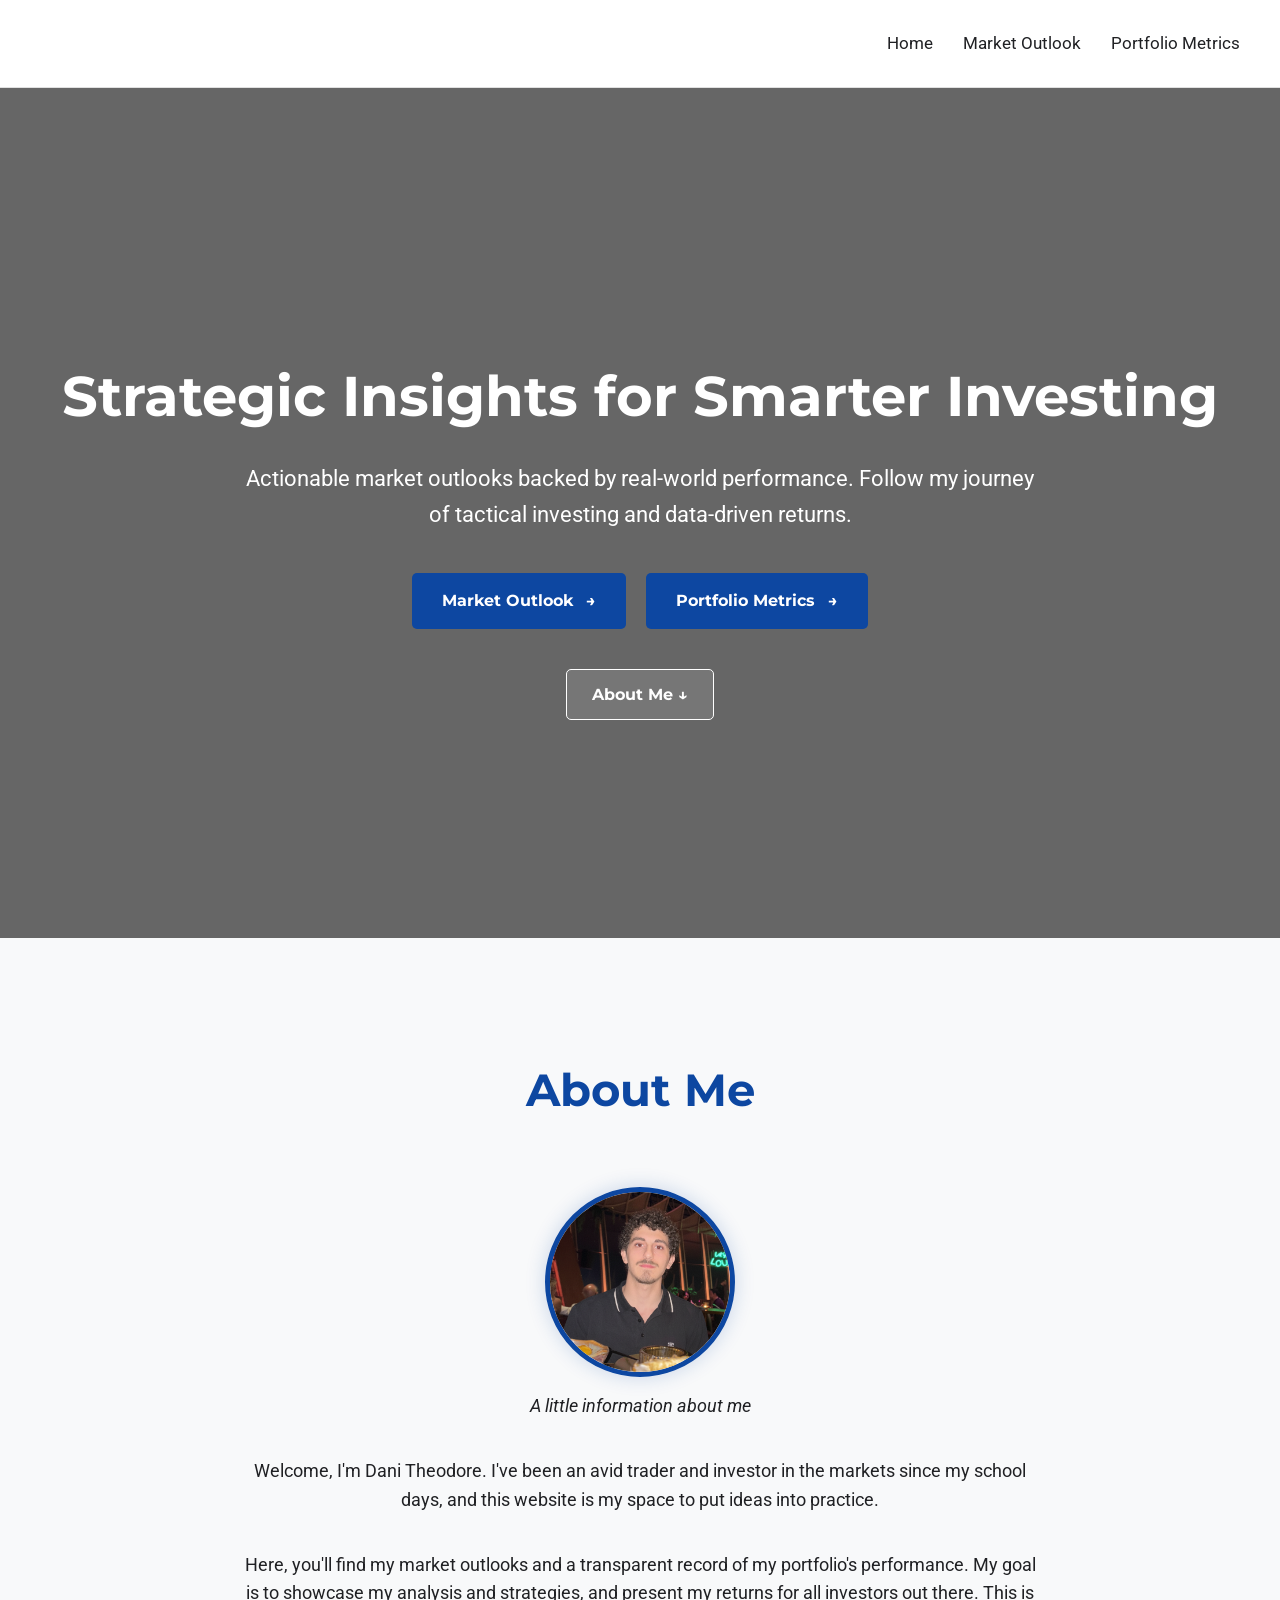
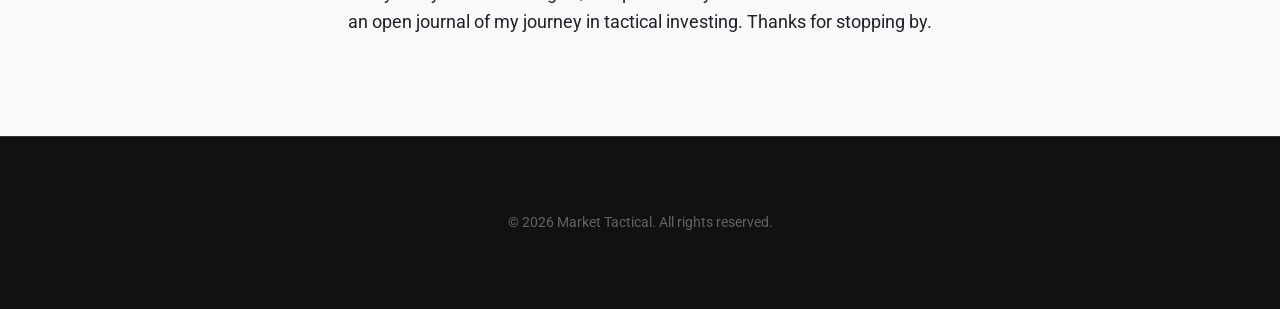
==== index.html @ fdc8b56e "Update index.html" ====
<!DOCTYPE html>
<html lang="en">
<head>
    <meta charset="UTF-8">
    <meta name="viewport" content="width=device-width, initial-scale=1.0">
    <title>Market Tactical Homepage</title>
    <link rel="icon" type="image/png" href="Favicon123.png">
    <link href="https://fonts.googleapis.com/css2?family=Roboto:wght@300;400;700&family=Montserrat:wght@400;700&display=swap" rel="stylesheet">
    <style>
        :root {
            --primary-color: #0d47a1;
            --secondary-color: #5f6368;
            --dark-bg: #ffffff;
            --light-bg: #f8f9fa;
            --text-color-dark: #202124;
            --text-color-light: #ffffff;
            --accent-color: #1e88e5;
            --font-main: 'Roboto', sans-serif;
            --font-heading: 'Montserrat', sans-serif;
        }
        html { scroll-behavior: smooth; }
        body { margin: 0; font-family: var(--font-main); color: var(--text-color-dark); background-color: var(--dark-bg); line-height: 1.6; }
        .container { max-width: 1200px; margin: 0 auto; padding: 20px; }
        header { background-color: var(--dark-bg); padding: 10px 0; border-bottom: 1px solid #e0e0e0; position: sticky; top: 0; z-index: 1000; }
        header .container { display: flex; justify-content: space-between; align-items: center; }
        .logo img { height: 120px; vertical-align: middle; }
        nav ul { list-style: none; margin: 0; padding: 0; display: flex; }
        nav ul li { margin-left: 30px; }
        nav ul li a { color: var(--text-color-dark); text-decoration: none; font-weight: 400; font-size: 1.05em; transition: color 0.3s ease; }
        nav ul li a:hover { color: var(--primary-color); }
        .hero { background: linear-gradient(rgba(0,0,0,0.6), rgba(0,0,0,0.6)), url('https://source.unsplash.com/1600x900/?stocks,finance') no-repeat center center/cover; min-height: 90vh; display: flex; flex-direction: column; justify-content: center; align-items: center; text-align: center; padding: 20px; }
        .hero-content h1 { font-family: var(--font-heading); font-size: 3.5em; margin-bottom: 20px; color: var(--text-color-light); }
        .hero-content p { font-size: 1.4em; max-width: 800px; margin: 0 auto 40px auto; color: var(--text-color-light); }
        .hero-buttons { display: flex; flex-wrap: wrap; justify-content: center; align-items: center; gap: 20px; }
        .hero-btn { background-color: var(--primary-color); color: var(--text-color-light); padding: 15px 30px; text-decoration: none; font-family: var(--font-heading); font-weight: 700; border-radius: 5px; transition: background-color 0.3s ease, transform 0.3s ease; display: inline-block; }
        .hero-btn:hover { background-color: var(--accent-color); transform: translateY(-3px); }
        .hero-btn::after { content: ' →'; margin-left: 8px; }
        .scroll-btn { margin-top: 40px; background-color: rgba(255, 255, 255, 0.1); border: 1px solid var(--text-color-light); color: var(--text-color-light); padding: 12px 25px; text-decoration: none; font-family: var(--font-heading); font-weight: 700; border-radius: 5px; transition: background-color 0.3s, transform 0.3s; }
        .scroll-btn:hover { background-color: rgba(255, 255, 255, 0.2); transform: translateY(5px); }
        section { padding: 80px 0; }
        .about-me { background-color: var(--light-bg); }
        .about-content { display: flex; flex-direction: column; align-items: center; text-align: center; max-width: 800px; margin: 0 auto; }
        .about-content h2 { font-family: var(--font-heading); font-size: 2.8em; text-align: center; margin-bottom: 60px; color: var(--primary-color); }
        .about-content img { width: 180px; height: 180px; border-radius: 50%; object-fit: cover; margin-bottom: 30px; border: 5px solid var(--primary-color); box-shadow: 0 0 20px rgba(13, 71, 161, 0.2); }
        .photo-caption { font-size: 0.9em; font-style: italic; color: var(--secondary-color); margin-top: -15px; margin-bottom: 30px; }
        .about-content p { font-size: 1.1em; margin-bottom: 20px; color: var(--text-color-dark); }
        footer { background-color: #111; color: var(--secondary-color); text-align: center; padding: 40px 0; font-size: 0.9em; border-top: 1px solid #333; }
    </style>
</head>
<body>
    <header>
        <div class="container">
            <a href="index.html" class="logo"></a>
            <nav>
                <ul>
                    <li><a href="index.html">Home</a></li>
                    <li><a href="market.html">Market Outlook</a></li>
                    <li><a href="portfolio.html">Portfolio Metrics</a></li>
                </ul>
            </nav>
        </div>
    </header>

    <main>
        <section class="hero">
            <div class="hero-content">
                <h1>Strategic Insights for Smarter Investing</h1>
                <p>Actionable market outlooks backed by real-world performance. Follow my journey of tactical investing and data-driven returns.</p>
                <div class="hero-buttons">
                    <a href="market.html" class="hero-btn">Market Outlook</a>
                    <a href="portfolio.html" class="hero-btn">Portfolio Metrics</a>
                </div>
            </div>
            <a href="#about" class="scroll-btn">About Me ↓</a>
        </section>

        <section id="about" class="about-me">
            <div class="about-content">
                <h2>About Me</h2>
                <img src="Daniimage1.png" alt="A photo of Dani Theodore">
                <p class="photo-caption">A little information about me</p>
                <p>Welcome, I'm Dani Theodore. I've been an avid trader and investor in the markets since my school days, and this website is my space to put ideas into practice.</p>
                <p>Here, you'll find my market outlooks and a transparent record of my portfolio's performance. My goal is to showcase my analysis and strategies, and present my returns for all investors out there. This is an open journal of my journey in tactical investing. Thanks for stopping by.</p>
            </div>
        </section>
    </main>

    <footer>
        <div class="container">
            <p>&copy; 2026 Market Tactical. All rights reserved.</p>
        </div>
    </footer>

    <!-- Cloudflare Web Analytics -->
    <script defer src='https://static.cloudflareinsights.com/beacon.min.js' data-cf-beacon='{"token": "32b7fb3a8f584608a8d260e473fa5f0d"}'></script>
    <!-- End Cloudflare Web Analytics -->

</body>
</html>
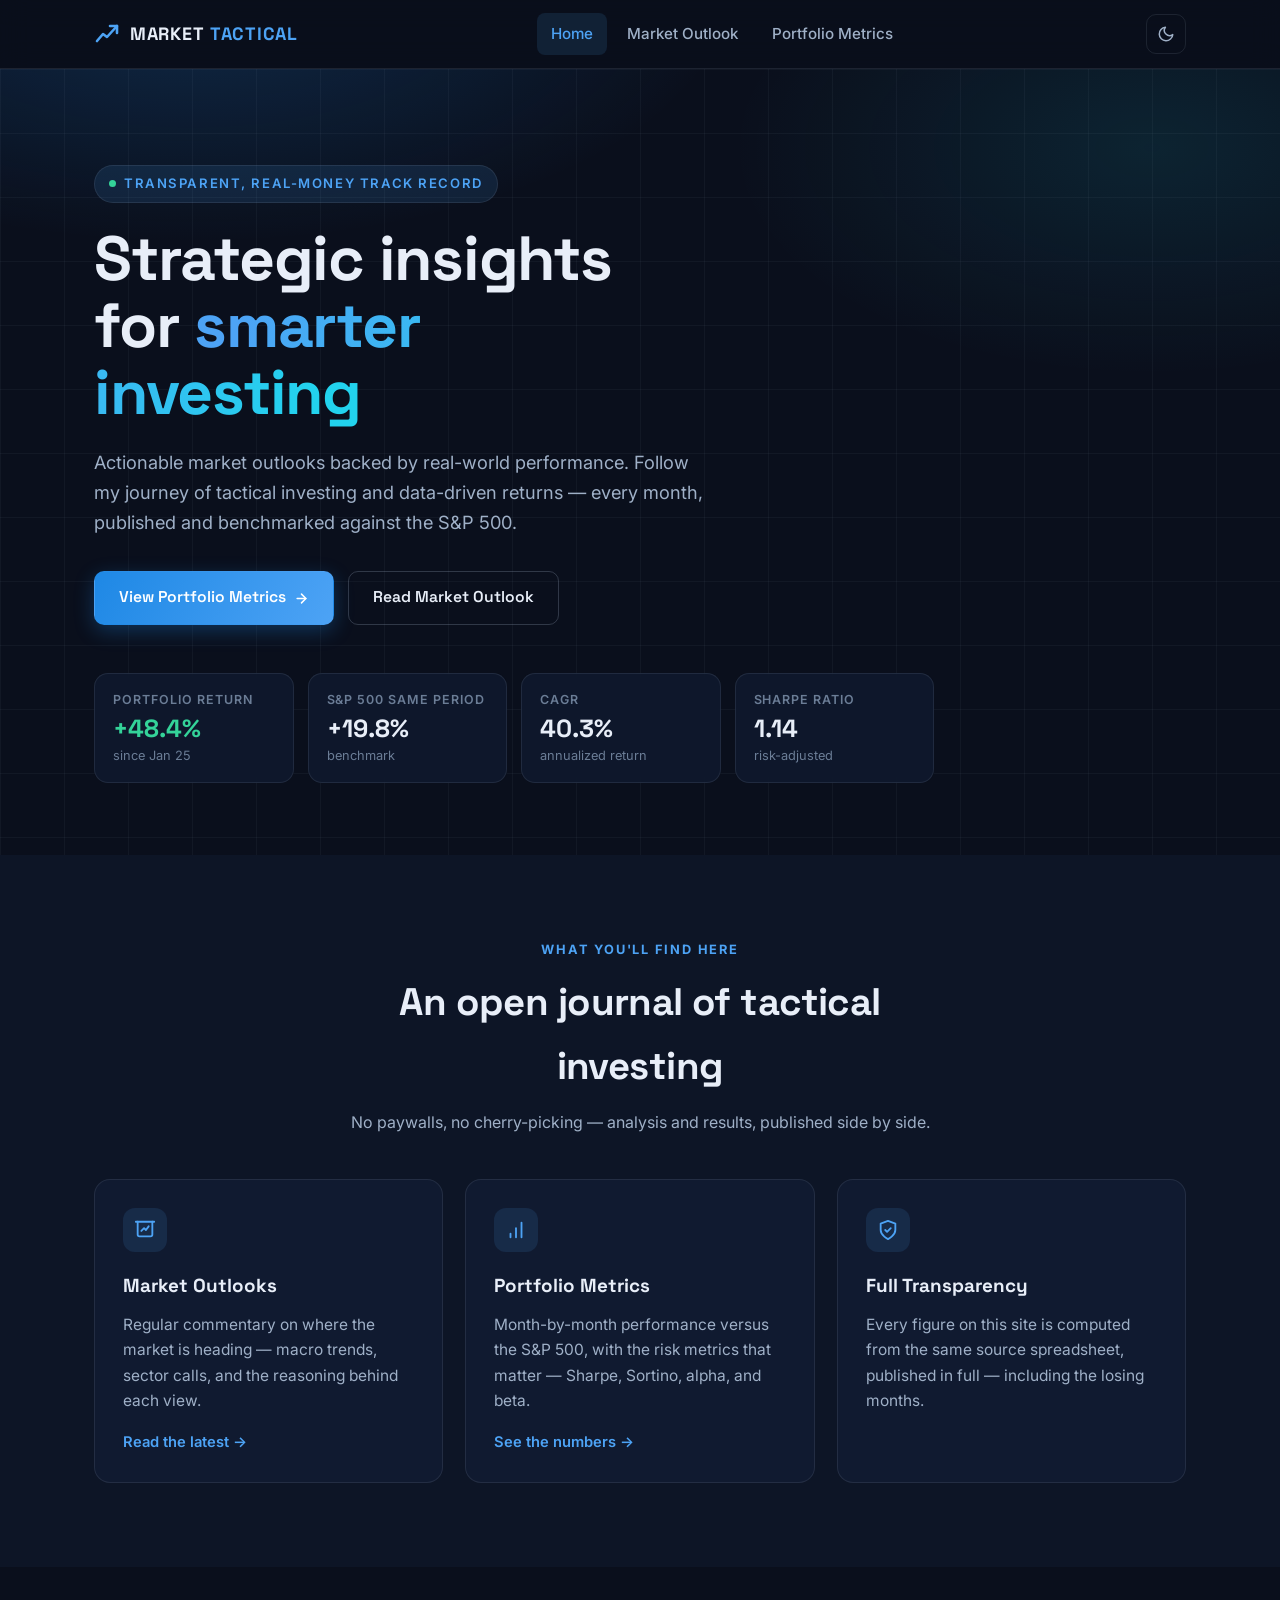
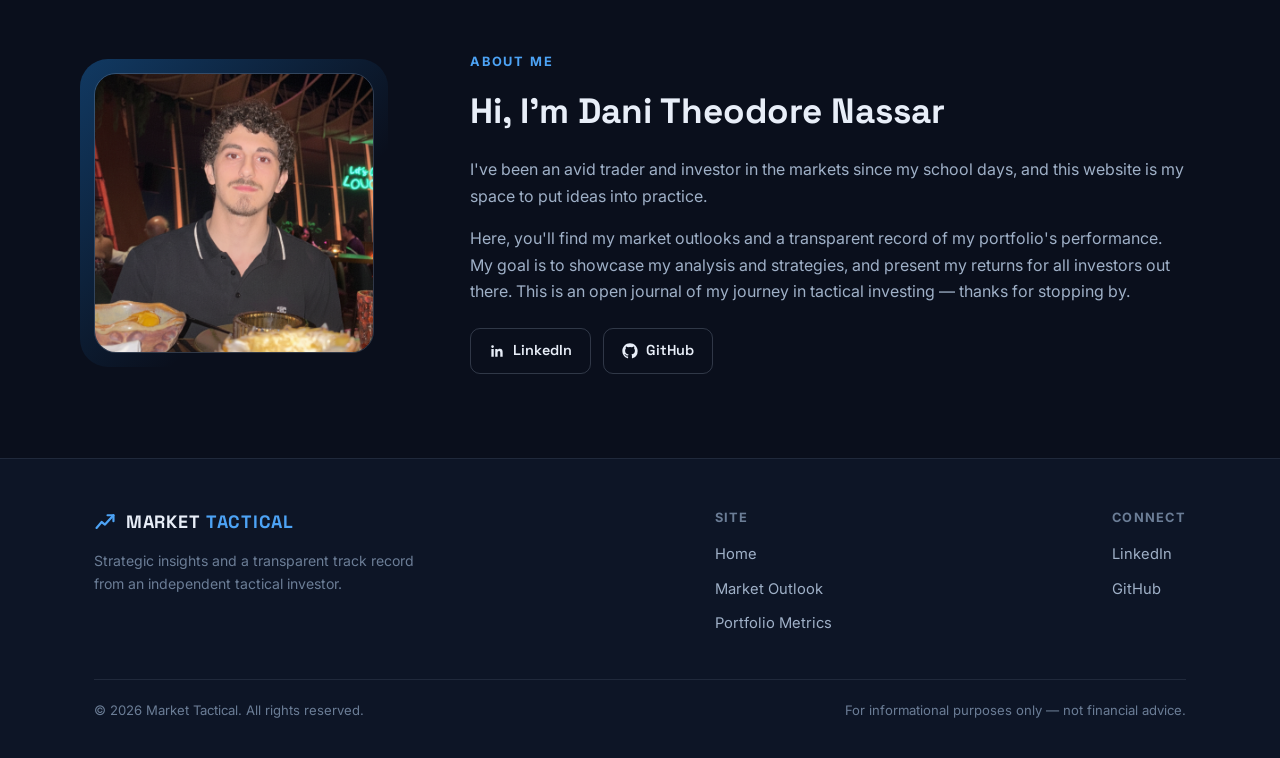
==== commit 3bcaabc6: "Redesign site: dark fintech theme, live data, interactive charts - New design system (dark default +" ====
--- a/index.html
+++ b/index.html
@@ -1,99 +1,196 @@
-<!DOCTYPE html>
-<html lang="en">
-<head>
-    <meta charset="UTF-8">
-    <meta name="viewport" content="width=device-width, initial-scale=1.0">
-    <title>Market Tactical Homepage</title>
-    <link rel="icon" type="image/png" href="Favicon123.png">
-    <link href="https://fonts.googleapis.com/css2?family=Roboto:wght@300;400;700&family=Montserrat:wght@400;700&display=swap" rel="stylesheet">
-    <style>
-        :root {
-            --primary-color: #0d47a1;
-            --secondary-color: #5f6368;
-            --dark-bg: #ffffff;
-            --light-bg: #f8f9fa;
-            --text-color-dark: #202124;
-            --text-color-light: #ffffff;
-            --accent-color: #1e88e5;
-            --font-main: 'Roboto', sans-serif;
-            --font-heading: 'Montserrat', sans-serif;
-        }
-        html { scroll-behavior: smooth; }
-        body { margin: 0; font-family: var(--font-main); color: var(--text-color-dark); background-color: var(--dark-bg); line-height: 1.6; }
-        .container { max-width: 1200px; margin: 0 auto; padding: 20px; }
-        header { background-color: var(--dark-bg); padding: 10px 0; border-bottom: 1px solid #e0e0e0; position: sticky; top: 0; z-index: 1000; }
-        header .container { display: flex; justify-content: space-between; align-items: center; }
-        .logo img { height: 120px; vertical-align: middle; }
-        nav ul { list-style: none; margin: 0; padding: 0; display: flex; }
-        nav ul li { margin-left: 30px; }
-        nav ul li a { color: var(--text-color-dark); text-decoration: none; font-weight: 400; font-size: 1.05em; transition: color 0.3s ease; }
-        nav ul li a:hover { color: var(--primary-color); }
-        .hero { background: linear-gradient(rgba(0,0,0,0.6), rgba(0,0,0,0.6)), url('https://source.unsplash.com/1600x900/?stocks,finance') no-repeat center center/cover; min-height: 90vh; display: flex; flex-direction: column; justify-content: center; align-items: center; text-align: center; padding: 20px; }
-        .hero-content h1 { font-family: var(--font-heading); font-size: 3.5em; margin-bottom: 20px; color: var(--text-color-light); }
-        .hero-content p { font-size: 1.4em; max-width: 800px; margin: 0 auto 40px auto; color: var(--text-color-light); }
-        .hero-buttons { display: flex; flex-wrap: wrap; justify-content: center; align-items: center; gap: 20px; }
-        .hero-btn { background-color: var(--primary-color); color: var(--text-color-light); padding: 15px 30px; text-decoration: none; font-family: var(--font-heading); font-weight: 700; border-radius: 5px; transition: background-color 0.3s ease, transform 0.3s ease; display: inline-block; }
-        .hero-btn:hover { background-color: var(--accent-color); transform: translateY(-3px); }
-        .hero-btn::after { content: ' →'; margin-left: 8px; }
-        .scroll-btn { margin-top: 40px; background-color: rgba(255, 255, 255, 0.1); border: 1px solid var(--text-color-light); color: var(--text-color-light); padding: 12px 25px; text-decoration: none; font-family: var(--font-heading); font-weight: 700; border-radius: 5px; transition: background-color 0.3s, transform 0.3s; }
-        .scroll-btn:hover { background-color: rgba(255, 255, 255, 0.2); transform: translateY(5px); }
-        section { padding: 80px 0; }
-        .about-me { background-color: var(--light-bg); }
-        .about-content { display: flex; flex-direction: column; align-items: center; text-align: center; max-width: 800px; margin: 0 auto; }
-        .about-content h2 { font-family: var(--font-heading); font-size: 2.8em; text-align: center; margin-bottom: 60px; color: var(--primary-color); }
-        .about-content img { width: 180px; height: 180px; border-radius: 50%; object-fit: cover; margin-bottom: 30px; border: 5px solid var(--primary-color); box-shadow: 0 0 20px rgba(13, 71, 161, 0.2); }
-        .photo-caption { font-size: 0.9em; font-style: italic; color: var(--secondary-color); margin-top: -15px; margin-bottom: 30px; }
-        .about-content p { font-size: 1.1em; margin-bottom: 20px; color: var(--text-color-dark); }
-        footer { background-color: #111; color: var(--secondary-color); text-align: center; padding: 40px 0; font-size: 0.9em; border-top: 1px solid #333; }
-    </style>
-</head>
-<body>
-    <header>
-        <div class="container">
-            <a href="index.html" class="logo"></a>
-            <nav>
-                <ul>
-                    <li><a href="index.html">Home</a></li>
-                    <li><a href="market.html">Market Outlook</a></li>
-                    <li><a href="portfolio.html">Portfolio Metrics</a></li>
-                </ul>
-            </nav>
-        </div>
-    </header>
-
-    <main>
-        <section class="hero">
-            <div class="hero-content">
-                <h1>Strategic Insights for Smarter Investing</h1>
-                <p>Actionable market outlooks backed by real-world performance. Follow my journey of tactical investing and data-driven returns.</p>
-                <div class="hero-buttons">
-                    <a href="market.html" class="hero-btn">Market Outlook</a>
-                    <a href="portfolio.html" class="hero-btn">Portfolio Metrics</a>
-                </div>
-            </div>
-            <a href="#about" class="scroll-btn">About Me ↓</a>
-        </section>
-
-        <section id="about" class="about-me">
-            <div class="about-content">
-                <h2>About Me</h2>
-                <img src="Daniimage1.png" alt="A photo of Dani Theodore">
-                <p class="photo-caption">A little information about me</p>
-                <p>Welcome, I'm Dani Theodore. I've been an avid trader and investor in the markets since my school days, and this website is my space to put ideas into practice.</p>
-                <p>Here, you'll find my market outlooks and a transparent record of my portfolio's performance. My goal is to showcase my analysis and strategies, and present my returns for all investors out there. This is an open journal of my journey in tactical investing. Thanks for stopping by.</p>
-            </div>
-        </section>
-    </main>
-
-    <footer>
-        <div class="container">
-            <p>&copy; 2026 Market Tactical. All rights reserved.</p>
-        </div>
-    </footer>
-
-    <!-- Cloudflare Web Analytics -->
-    <script defer src='https://static.cloudflareinsights.com/beacon.min.js' data-cf-beacon='{"token": "32b7fb3a8f584608a8d260e473fa5f0d"}'></script>
-    <!-- End Cloudflare Web Analytics -->
-
-</body>
-</html>
+<!DOCTYPE html>
+<html lang="en" data-theme="dark">
+<head>
+    <meta charset="UTF-8">
+    <meta name="viewport" content="width=device-width, initial-scale=1.0">
+    <title>Market Tactical — Strategic Insights for Smarter Investing</title>
+    <meta name="description" content="Actionable market outlooks backed by a transparent, real-money track record. Follow Dani Theodore Nassar's journey of tactical investing and data-driven returns.">
+    <meta property="og:title" content="Market Tactical">
+    <meta property="og:description" content="Actionable market outlooks backed by a transparent, real-money track record.">
+    <meta property="og:type" content="website">
+    <meta property="og:url" content="https://markettactical.com/">
+    <link rel="icon" type="image/png" href="Favicon123.png">
+    <link rel="preconnect" href="https://fonts.googleapis.com">
+    <link rel="preconnect" href="https://fonts.gstatic.com" crossorigin>
+    <link href="https://fonts.googleapis.com/css2?family=Inter:wght@400;500;600&family=Space+Grotesk:wght@500;600;700&display=swap" rel="stylesheet">
+    <script>
+        (function () {
+            try {
+                var t = localStorage.getItem('mt-theme');
+                if (t === 'light' || t === 'dark') document.documentElement.setAttribute('data-theme', t);
+            } catch (e) {}
+        })();
+    </script>
+    <link rel="stylesheet" href="assets/css/style.css">
+</head>
+<body>
+    <nav class="site-nav" aria-label="Main navigation">
+        <div class="container">
+            <a href="index.html" class="brand" aria-label="Market Tactical home">
+                <svg width="26" height="26" viewBox="0 0 26 26" fill="none" xmlns="http://www.w3.org/2000/svg" aria-hidden="true">
+                    <path d="M3 20 L9 13 L13 16 L23 5" stroke="var(--brand)" stroke-width="2.6" stroke-linecap="round" stroke-linejoin="round"/>
+                    <path d="M16 5 H23 V12" stroke="var(--brand)" stroke-width="2.6" stroke-linecap="round" stroke-linejoin="round"/>
+                </svg>
+                <span>MARKET&nbsp;<span class="brand-accent">TACTICAL</span></span>
+            </a>
+            <ul class="nav-links">
+                <li><a href="index.html" aria-current="page">Home</a></li>
+                <li><a href="market.html">Market Outlook</a></li>
+                <li><a href="portfolio.html">Portfolio Metrics</a></li>
+            </ul>
+            <div class="nav-actions">
+                <button class="theme-toggle" type="button" aria-label="Toggle color theme">
+                    <svg class="icon-moon" width="18" height="18" viewBox="0 0 24 24" fill="none" stroke="currentColor" stroke-width="2" stroke-linecap="round" stroke-linejoin="round" aria-hidden="true"><path d="M21 12.79A9 9 0 1 1 11.21 3 7 7 0 0 0 21 12.79z"/></svg>
+                    <svg class="icon-sun" width="18" height="18" viewBox="0 0 24 24" fill="none" stroke="currentColor" stroke-width="2" stroke-linecap="round" stroke-linejoin="round" aria-hidden="true"><circle cx="12" cy="12" r="5"/><line x1="12" y1="1" x2="12" y2="3"/><line x1="12" y1="21" x2="12" y2="23"/><line x1="4.22" y1="4.22" x2="5.64" y2="5.64"/><line x1="18.36" y1="18.36" x2="19.78" y2="19.78"/><line x1="1" y1="12" x2="3" y2="12"/><line x1="21" y1="12" x2="23" y2="12"/><line x1="4.22" y1="19.78" x2="5.64" y2="18.36"/><line x1="18.36" y1="5.64" x2="19.78" y2="4.22"/></svg>
+                </button>
+                <button class="nav-burger" type="button" aria-label="Open menu" aria-expanded="false">
+                    <svg width="20" height="20" viewBox="0 0 24 24" fill="none" stroke="currentColor" stroke-width="2" stroke-linecap="round" aria-hidden="true"><line x1="3" y1="6" x2="21" y2="6"/><line x1="3" y1="12" x2="21" y2="12"/><line x1="3" y1="18" x2="21" y2="18"/></svg>
+                </button>
+            </div>
+        </div>
+    </nav>
+
+    <main>
+        <section class="hero">
+            <canvas id="heroCanvas" class="hero-canvas" aria-hidden="true"></canvas>
+            <div class="container">
+                <span class="hero-kicker"><span class="dot"></span>Transparent, real-money track record</span>
+                <h1>Strategic insights for <span class="grad">smarter investing</span></h1>
+                <p class="hero-sub">Actionable market outlooks backed by real-world performance. Follow my journey of tactical investing and data-driven returns — every month, published and benchmarked against the S&amp;P&nbsp;500.</p>
+                <div class="hero-buttons">
+                    <a href="portfolio.html" class="btn btn-primary">View Portfolio Metrics
+                        <svg width="15" height="15" viewBox="0 0 24 24" fill="none" stroke="currentColor" stroke-width="2.4" stroke-linecap="round" stroke-linejoin="round" aria-hidden="true"><line x1="5" y1="12" x2="19" y2="12"/><polyline points="12 5 19 12 12 19"/></svg>
+                    </a>
+                    <a href="market.html" class="btn btn-ghost">Read Market Outlook</a>
+                </div>
+                <div id="heroStats" class="hero-stats">
+                    <div class="stat-chip">
+                        <div class="label">Portfolio return</div>
+                        <div class="value pos" id="statCumulative">+48.4%</div>
+                        <div class="sub">since <span data-since>Jan 25</span></div>
+                    </div>
+                    <div class="stat-chip">
+                        <div class="label">S&amp;P 500 same period</div>
+                        <div class="value" id="statSpy">+19.8%</div>
+                        <div class="sub">benchmark</div>
+                    </div>
+                    <div class="stat-chip">
+                        <div class="label">CAGR</div>
+                        <div class="value" id="statCagr">40.3%</div>
+                        <div class="sub">annualized return</div>
+                    </div>
+                    <div class="stat-chip">
+                        <div class="label">Sharpe ratio</div>
+                        <div class="value" id="statSharpe">1.14</div>
+                        <div class="sub">risk-adjusted</div>
+                    </div>
+                </div>
+            </div>
+        </section>
+
+        <section class="block alt">
+            <div class="container">
+                <div class="section-head center reveal">
+                    <div class="section-kicker">What you'll find here</div>
+                    <h2>An open journal of tactical investing</h2>
+                    <p>No paywalls, no cherry-picking — analysis and results, published side by side.</p>
+                </div>
+                <div class="card-grid">
+                    <a href="market.html" class="card reveal">
+                        <div class="card-icon">
+                            <svg width="22" height="22" viewBox="0 0 24 24" fill="none" stroke="currentColor" stroke-width="2" stroke-linecap="round" stroke-linejoin="round" aria-hidden="true"><path d="M2 3h20"/><path d="M4 3v14a2 2 0 0 0 2 2h12a2 2 0 0 0 2-2V3"/><path d="m8 13 3-3 2 2 3-4"/></svg>
+                        </div>
+                        <h3>Market Outlooks</h3>
+                        <p>Regular commentary on where the market is heading — macro trends, sector calls, and the reasoning behind each view.</p>
+                        <span class="card-link">Read the latest →</span>
+                    </a>
+                    <a href="portfolio.html" class="card reveal">
+                        <div class="card-icon">
+                            <svg width="22" height="22" viewBox="0 0 24 24" fill="none" stroke="currentColor" stroke-width="2" stroke-linecap="round" stroke-linejoin="round" aria-hidden="true"><line x1="12" y1="20" x2="12" y2="10"/><line x1="18" y1="20" x2="18" y2="4"/><line x1="6" y1="20" x2="6" y2="16"/></svg>
+                        </div>
+                        <h3>Portfolio Metrics</h3>
+                        <p>Month-by-month performance versus the S&amp;P 500, with the risk metrics that matter — Sharpe, Sortino, alpha, and beta.</p>
+                        <span class="card-link">See the numbers →</span>
+                    </a>
+                    <div class="card reveal">
+                        <div class="card-icon">
+                            <svg width="22" height="22" viewBox="0 0 24 24" fill="none" stroke="currentColor" stroke-width="2" stroke-linecap="round" stroke-linejoin="round" aria-hidden="true"><path d="M12 22s8-4 8-10V5l-8-3-8 3v7c0 6 8 10 8 10z"/><path d="m9 12 2 2 4-4"/></svg>
+                        </div>
+                        <h3>Full Transparency</h3>
+                        <p>Every figure on this site is computed from the same source spreadsheet, published in full — including the losing months.</p>
+                    </div>
+                </div>
+            </div>
+        </section>
+
+        <section id="about" class="block">
+            <div class="container">
+                <div class="about-grid">
+                    <div class="about-photo reveal">
+                        <img src="Daniimage1.png" alt="Portrait of Dani Theodore Nassar">
+                    </div>
+                    <div class="about-copy reveal">
+                        <div class="section-kicker">About me</div>
+                        <h2>Hi, I'm Dani Theodore Nassar</h2>
+                        <p>I've been an avid trader and investor in the markets since my school days, and this website is my space to put ideas into practice.</p>
+                        <p>Here, you'll find my market outlooks and a transparent record of my portfolio's performance. My goal is to showcase my analysis and strategies, and present my returns for all investors out there. This is an open journal of my journey in tactical investing — thanks for stopping by.</p>
+                        <div class="about-links">
+                            <a class="btn btn-ghost" href="https://www.linkedin.com/in/dani-theodore-nassar-83b0a086/" target="_blank" rel="noopener">
+                                <svg width="16" height="16" viewBox="0 0 24 24" fill="currentColor" aria-hidden="true"><path d="M20.45 20.45h-3.55v-5.57c0-1.33-.03-3.04-1.85-3.04-1.85 0-2.14 1.45-2.14 2.94v5.67H9.36V9h3.41v1.56h.05c.47-.9 1.63-1.85 3.36-1.85 3.6 0 4.27 2.37 4.27 5.45v6.29zM5.34 7.43a2.06 2.06 0 1 1 0-4.12 2.06 2.06 0 0 1 0 4.12zM7.12 20.45H3.55V9h3.57v11.45z"/></svg>
+                                LinkedIn
+                            </a>
+                            <a class="btn btn-ghost" href="https://github.com/Deenze" target="_blank" rel="noopener">
+                                <svg width="16" height="16" viewBox="0 0 24 24" fill="currentColor" aria-hidden="true"><path d="M12 .5C5.65.5.5 5.65.5 12c0 5.08 3.29 9.39 7.86 10.91.58.11.79-.25.79-.55v-2.15c-3.2.7-3.87-1.36-3.87-1.36-.52-1.33-1.28-1.68-1.28-1.68-1.04-.71.08-.7.08-.7 1.15.08 1.76 1.19 1.76 1.19 1.03 1.75 2.69 1.25 3.34.95.1-.74.4-1.25.72-1.53-2.55-.29-5.23-1.28-5.23-5.68 0-1.26.45-2.28 1.19-3.09-.12-.29-.52-1.46.11-3.05 0 0 .97-.31 3.17 1.18a11.1 11.1 0 0 1 5.78 0c2.2-1.49 3.17-1.18 3.17-1.18.63 1.59.23 2.76.11 3.05.74.81 1.19 1.83 1.19 3.09 0 4.41-2.69 5.38-5.25 5.67.41.35.77 1.05.77 2.12v3.14c0 .3.21.67.8.55A11.51 11.51 0 0 0 23.5 12C23.5 5.65 18.35.5 12 .5z"/></svg>
+                                GitHub
+                            </a>
+                        </div>
+                    </div>
+                </div>
+            </div>
+        </section>
+    </main>
+
+    <footer class="site-footer">
+        <div class="container">
+            <div class="footer-grid">
+                <div class="footer-brand">
+                    <a href="index.html" class="brand" aria-label="Market Tactical home">
+                        <svg width="22" height="22" viewBox="0 0 26 26" fill="none" xmlns="http://www.w3.org/2000/svg" aria-hidden="true">
+                            <path d="M3 20 L9 13 L13 16 L23 5" stroke="var(--brand)" stroke-width="2.6" stroke-linecap="round" stroke-linejoin="round"/>
+                            <path d="M16 5 H23 V12" stroke="var(--brand)" stroke-width="2.6" stroke-linecap="round" stroke-linejoin="round"/>
+                        </svg>
+                        <span>MARKET&nbsp;<span class="brand-accent">TACTICAL</span></span>
+                    </a>
+                    <p>Strategic insights and a transparent track record from an independent tactical investor.</p>
+                </div>
+                <div class="footer-col">
+                    <h4>Site</h4>
+                    <ul>
+                        <li><a href="index.html">Home</a></li>
+                        <li><a href="market.html">Market Outlook</a></li>
+                        <li><a href="portfolio.html">Portfolio Metrics</a></li>
+                    </ul>
+                </div>
+                <div class="footer-col">
+                    <h4>Connect</h4>
+                    <ul>
+                        <li><a href="https://www.linkedin.com/in/dani-theodore-nassar-83b0a086/" target="_blank" rel="noopener">LinkedIn</a></li>
+                        <li><a href="https://github.com/Deenze" target="_blank" rel="noopener">GitHub</a></li>
+                    </ul>
+                </div>
+            </div>
+            <div class="footer-bottom">
+                <span>&copy; <span data-year>2026</span> Market Tactical. All rights reserved.</span>
+                <span>For informational purposes only — not financial advice.</span>
+            </div>
+        </div>
+    </footer>
+
+    <script src="assets/js/data.js"></script>
+    <script src="assets/js/main.js"></script>
+
+    <!-- Cloudflare Web Analytics -->
+    <script defer src='https://static.cloudflareinsights.com/beacon.min.js' data-cf-beacon='{"token": "32b7fb3a8f584608a8d260e473fa5f0d"}'></script>
+    <!-- End Cloudflare Web Analytics -->
+</body>
+</html>
--- a/assets/css/style.css
+++ b/assets/css/style.css
@@ -0,0 +1,816 @@
+/* ==========================================================================
+   Market Tactical — shared stylesheet
+   Dark-first design with a light theme, driven by CSS custom properties.
+   ========================================================================== */
+
+:root {
+  --font-body: 'Inter', system-ui, -apple-system, 'Segoe UI', sans-serif;
+  --font-head: 'Space Grotesk', 'Inter', system-ui, sans-serif;
+
+  /* Dark theme (default) */
+  --bg: #0a0f1c;
+  --bg-2: #0d1526;
+  --card: #101a30;
+  --card-2: #14203a;
+  --border: rgba(148, 163, 184, 0.14);
+  --border-strong: rgba(148, 163, 184, 0.28);
+  --text: #e8eef8;
+  --text-2: #9fb0c7;
+  --text-3: #6b7d96;
+  --brand: #4da3f5;
+  --brand-deep: #1e88e5;
+  --brand-ghost: rgba(77, 163, 245, 0.12);
+  --up: #34d399;
+  --down: #f87171;
+  --grid-line: rgba(148, 163, 184, 0.10);
+  --hero-glow-1: rgba(30, 136, 229, 0.22);
+  --hero-glow-2: rgba(34, 211, 238, 0.10);
+  --shadow: 0 12px 32px rgba(2, 6, 16, 0.45);
+  --nav-bg: rgba(10, 15, 28, 0.82);
+
+  /* chart series (validated: blue + amber, CVD-safe in both modes) */
+  --series-portfolio: #3987e5;
+  --series-benchmark: #c98500;
+}
+
+html[data-theme='light'] {
+  --bg: #f6f8fb;
+  --bg-2: #eef2f8;
+  --card: #ffffff;
+  --card-2: #f4f7fb;
+  --border: rgba(23, 43, 77, 0.12);
+  --border-strong: rgba(23, 43, 77, 0.24);
+  --text: #16233b;
+  --text-2: #4d5f7a;
+  --text-3: #7787a0;
+  --brand: #0d5bd1;
+  --brand-deep: #0d47a1;
+  --brand-ghost: rgba(13, 91, 209, 0.09);
+  --up: #0e9f6e;
+  --down: #dc2626;
+  --grid-line: rgba(23, 43, 77, 0.08);
+  --hero-glow-1: rgba(13, 91, 209, 0.10);
+  --hero-glow-2: rgba(14, 165, 233, 0.08);
+  --shadow: 0 12px 30px rgba(23, 43, 77, 0.10);
+  --nav-bg: rgba(246, 248, 251, 0.85);
+
+  --series-portfolio: #2a78d6;
+  --series-benchmark: #c98500;
+}
+
+* { box-sizing: border-box; }
+
+html { scroll-behavior: smooth; }
+
+body {
+  margin: 0;
+  font-family: var(--font-body);
+  background: var(--bg);
+  color: var(--text);
+  line-height: 1.65;
+  -webkit-font-smoothing: antialiased;
+  transition: background-color 0.25s ease, color 0.25s ease;
+}
+
+img { max-width: 100%; }
+
+a { color: var(--brand); }
+
+.container {
+  max-width: 1140px;
+  margin: 0 auto;
+  padding: 0 24px;
+}
+
+/* --------------------------------------------------------------------------
+   Navigation
+   -------------------------------------------------------------------------- */
+.site-nav {
+  position: sticky;
+  top: 0;
+  z-index: 100;
+  background: var(--nav-bg);
+  backdrop-filter: blur(14px);
+  -webkit-backdrop-filter: blur(14px);
+  border-bottom: 1px solid var(--border);
+}
+
+.site-nav .container {
+  display: flex;
+  align-items: center;
+  justify-content: space-between;
+  height: 68px;
+  gap: 16px;
+}
+
+.brand {
+  display: flex;
+  align-items: center;
+  gap: 10px;
+  text-decoration: none;
+  font-family: var(--font-head);
+  font-weight: 700;
+  font-size: 1.12rem;
+  letter-spacing: 0.04em;
+  color: var(--text);
+  white-space: nowrap;
+}
+
+.brand svg { flex: none; }
+
+.brand .brand-accent { color: var(--brand); }
+
+.nav-links {
+  display: flex;
+  align-items: center;
+  gap: 6px;
+  list-style: none;
+  margin: 0;
+  padding: 0;
+}
+
+.nav-links a {
+  display: block;
+  padding: 8px 14px;
+  border-radius: 8px;
+  color: var(--text-2);
+  text-decoration: none;
+  font-size: 0.95rem;
+  font-weight: 500;
+  transition: color 0.2s ease, background-color 0.2s ease;
+}
+
+.nav-links a:hover { color: var(--text); background: var(--brand-ghost); }
+
+.nav-links a[aria-current='page'] {
+  color: var(--brand);
+  background: var(--brand-ghost);
+}
+
+.nav-actions { display: flex; align-items: center; gap: 8px; }
+
+.theme-toggle,
+.nav-burger {
+  appearance: none;
+  border: 1px solid var(--border);
+  background: transparent;
+  color: var(--text-2);
+  width: 40px;
+  height: 40px;
+  border-radius: 10px;
+  display: inline-flex;
+  align-items: center;
+  justify-content: center;
+  cursor: pointer;
+  transition: color 0.2s ease, border-color 0.2s ease, background 0.2s ease;
+}
+
+.theme-toggle:hover,
+.nav-burger:hover { color: var(--text); border-color: var(--border-strong); }
+
+.theme-toggle .icon-sun { display: none; }
+.theme-toggle .icon-moon { display: block; }
+html[data-theme='light'] .theme-toggle .icon-sun { display: block; }
+html[data-theme='light'] .theme-toggle .icon-moon { display: none; }
+
+.nav-burger { display: none; }
+
+@media (max-width: 780px) {
+  .nav-burger { display: inline-flex; }
+  .nav-links {
+    position: absolute;
+    top: 68px;
+    left: 0;
+    right: 0;
+    flex-direction: column;
+    align-items: stretch;
+    gap: 4px;
+    padding: 12px 20px 18px;
+    background: var(--nav-bg);
+    backdrop-filter: blur(14px);
+    -webkit-backdrop-filter: blur(14px);
+    border-bottom: 1px solid var(--border);
+    display: none;
+  }
+  .nav-links.open { display: flex; }
+  .nav-links a { padding: 12px 14px; font-size: 1rem; }
+}
+
+/* --------------------------------------------------------------------------
+   Hero
+   -------------------------------------------------------------------------- */
+.hero {
+  position: relative;
+  overflow: hidden;
+  padding: 96px 0 72px;
+  background:
+    radial-gradient(900px 420px at 15% -10%, var(--hero-glow-1), transparent 60%),
+    radial-gradient(700px 380px at 90% 10%, var(--hero-glow-2), transparent 60%),
+    var(--bg);
+}
+
+.hero-canvas {
+  position: absolute;
+  inset: 0;
+  width: 100%;
+  height: 100%;
+  opacity: 0.6;
+  pointer-events: none;
+}
+
+.hero .container { position: relative; }
+
+.hero-kicker {
+  display: inline-flex;
+  align-items: center;
+  gap: 8px;
+  font-size: 0.82rem;
+  font-weight: 600;
+  letter-spacing: 0.12em;
+  text-transform: uppercase;
+  color: var(--brand);
+  background: var(--brand-ghost);
+  border: 1px solid var(--border);
+  padding: 7px 14px;
+  border-radius: 999px;
+  margin-bottom: 22px;
+}
+
+.hero-kicker .dot {
+  width: 7px;
+  height: 7px;
+  border-radius: 50%;
+  background: var(--up);
+  animation: pulse 2.4s ease-in-out infinite;
+}
+
+@keyframes pulse {
+  0%, 100% { transform: scale(1); opacity: 1; }
+  50% { transform: scale(1.5); opacity: 0.55; }
+}
+
+.hero h1 {
+  font-family: var(--font-head);
+  font-size: clamp(2.3rem, 5.4vw, 3.9rem);
+  line-height: 1.08;
+  letter-spacing: -0.02em;
+  margin: 0 0 20px;
+  max-width: 15ch;
+}
+
+.hero h1 .grad {
+  background: linear-gradient(100deg, var(--brand) 10%, #22d3ee 90%);
+  -webkit-background-clip: text;
+  background-clip: text;
+  -webkit-text-fill-color: transparent;
+  color: transparent;
+}
+
+.hero-sub {
+  font-size: 1.14rem;
+  color: var(--text-2);
+  max-width: 56ch;
+  margin: 0 0 34px;
+}
+
+.hero-buttons { display: flex; flex-wrap: wrap; gap: 14px; margin-bottom: 48px; }
+
+.btn {
+  display: inline-flex;
+  align-items: center;
+  gap: 8px;
+  padding: 13px 24px;
+  border-radius: 10px;
+  font-family: var(--font-head);
+  font-weight: 600;
+  font-size: 0.98rem;
+  text-decoration: none;
+  cursor: pointer;
+  border: 1px solid transparent;
+  transition: transform 0.18s ease, box-shadow 0.18s ease, background 0.18s ease, border-color 0.18s ease;
+}
+
+.btn-primary {
+  background: linear-gradient(120deg, var(--brand-deep), var(--brand));
+  color: #ffffff;
+  box-shadow: 0 6px 20px rgba(30, 136, 229, 0.30);
+}
+
+.btn-primary:hover { transform: translateY(-2px); box-shadow: 0 10px 26px rgba(30, 136, 229, 0.42); }
+
+.btn-ghost {
+  background: transparent;
+  color: var(--text);
+  border-color: var(--border-strong);
+}
+
+.btn-ghost:hover { transform: translateY(-2px); border-color: var(--brand); color: var(--brand); }
+
+/* live hero stats */
+.hero-stats {
+  display: grid;
+  grid-template-columns: repeat(auto-fit, minmax(190px, 1fr));
+  gap: 14px;
+  max-width: 840px;
+}
+
+.stat-chip {
+  background: color-mix(in srgb, var(--card) 78%, transparent);
+  border: 1px solid var(--border);
+  border-radius: 14px;
+  padding: 16px 18px;
+  backdrop-filter: blur(6px);
+}
+
+.stat-chip .label {
+  font-size: 0.78rem;
+  font-weight: 600;
+  text-transform: uppercase;
+  letter-spacing: 0.08em;
+  color: var(--text-3);
+  margin-bottom: 4px;
+}
+
+.stat-chip .value {
+  font-family: var(--font-head);
+  font-size: 1.55rem;
+  font-weight: 700;
+  color: var(--text);
+  line-height: 1.15;
+}
+
+.stat-chip .value.pos { color: var(--up); }
+
+.stat-chip .sub { font-size: 0.8rem; color: var(--text-3); margin-top: 2px; }
+
+/* --------------------------------------------------------------------------
+   Sections & cards
+   -------------------------------------------------------------------------- */
+section.block { padding: 84px 0; }
+
+section.block.alt { background: var(--bg-2); }
+
+.section-head { max-width: 640px; margin: 0 0 44px; }
+
+.section-head.center { margin-left: auto; margin-right: auto; text-align: center; }
+
+.section-kicker {
+  font-size: 0.8rem;
+  font-weight: 700;
+  letter-spacing: 0.14em;
+  text-transform: uppercase;
+  color: var(--brand);
+  margin-bottom: 10px;
+}
+
+.section-head h2 {
+  font-family: var(--font-head);
+  font-size: clamp(1.7rem, 3.4vw, 2.4rem);
+  letter-spacing: -0.015em;
+  margin: 0 0 12px;
+}
+
+.section-head p { color: var(--text-2); margin: 0; }
+
+.card-grid {
+  display: grid;
+  grid-template-columns: repeat(auto-fit, minmax(280px, 1fr));
+  gap: 22px;
+}
+
+.card {
+  background: var(--card);
+  border: 1px solid var(--border);
+  border-radius: 16px;
+  padding: 28px;
+  transition: transform 0.22s ease, border-color 0.22s ease, box-shadow 0.22s ease;
+}
+
+.card:hover {
+  transform: translateY(-4px);
+  border-color: var(--border-strong);
+  box-shadow: var(--shadow);
+}
+
+.card .card-icon {
+  width: 44px;
+  height: 44px;
+  border-radius: 12px;
+  display: flex;
+  align-items: center;
+  justify-content: center;
+  background: var(--brand-ghost);
+  color: var(--brand);
+  margin-bottom: 18px;
+}
+
+.card h3 {
+  font-family: var(--font-head);
+  font-size: 1.18rem;
+  margin: 0 0 10px;
+}
+
+.card p { color: var(--text-2); margin: 0; font-size: 0.97rem; }
+
+a.card { text-decoration: none; color: inherit; display: block; }
+
+.card .card-link {
+  display: inline-flex;
+  align-items: center;
+  gap: 6px;
+  margin-top: 16px;
+  color: var(--brand);
+  font-weight: 600;
+  font-size: 0.92rem;
+}
+
+/* --------------------------------------------------------------------------
+   About
+   -------------------------------------------------------------------------- */
+.about-grid {
+  display: grid;
+  grid-template-columns: 320px 1fr;
+  gap: 56px;
+  align-items: center;
+}
+
+@media (max-width: 860px) {
+  .about-grid { grid-template-columns: 1fr; gap: 32px; }
+  .about-photo { margin: 0 auto; }
+}
+
+.about-photo {
+  position: relative;
+  width: 280px;
+  height: 280px;
+}
+
+.about-photo::before {
+  content: '';
+  position: absolute;
+  inset: -14px;
+  border-radius: 28px;
+  background: linear-gradient(135deg, var(--brand-deep), transparent 65%);
+  opacity: 0.35;
+  z-index: 0;
+}
+
+.about-photo img {
+  position: relative;
+  z-index: 1;
+  width: 100%;
+  height: 100%;
+  object-fit: cover;
+  border-radius: 22px;
+  border: 1px solid var(--border-strong);
+}
+
+.about-copy h2 {
+  font-family: var(--font-head);
+  font-size: clamp(1.6rem, 3vw, 2.2rem);
+  margin: 0 0 16px;
+}
+
+.about-copy p { color: var(--text-2); margin: 0 0 16px; }
+
+.about-links { display: flex; flex-wrap: wrap; gap: 12px; margin-top: 24px; }
+
+.about-links .btn { padding: 10px 18px; font-size: 0.9rem; }
+
+/* --------------------------------------------------------------------------
+   Page headers (inner pages)
+   -------------------------------------------------------------------------- */
+.page-head {
+  position: relative;
+  padding: 72px 0 56px;
+  background:
+    radial-gradient(700px 320px at 20% -20%, var(--hero-glow-1), transparent 60%),
+    var(--bg);
+  border-bottom: 1px solid var(--border);
+}
+
+.page-head h1 {
+  font-family: var(--font-head);
+  font-size: clamp(2rem, 4.4vw, 3rem);
+  letter-spacing: -0.02em;
+  margin: 0 0 12px;
+}
+
+.page-head p { color: var(--text-2); max-width: 62ch; margin: 0; font-size: 1.06rem; }
+
+/* --------------------------------------------------------------------------
+   Market outlook
+   -------------------------------------------------------------------------- */
+.outlook-grid {
+  display: grid;
+  grid-template-columns: repeat(auto-fit, minmax(300px, 1fr));
+  gap: 22px;
+}
+
+.post {
+  display: flex;
+  flex-direction: column;
+  background: var(--card);
+  border: 1px solid var(--border);
+  border-radius: 16px;
+  padding: 28px;
+  transition: transform 0.22s ease, border-color 0.22s ease, box-shadow 0.22s ease;
+}
+
+.post:hover {
+  transform: translateY(-4px);
+  border-color: var(--border-strong);
+  box-shadow: var(--shadow);
+}
+
+.post .post-meta {
+  display: flex;
+  align-items: center;
+  gap: 10px;
+  margin-bottom: 14px;
+}
+
+.tag {
+  font-size: 0.72rem;
+  font-weight: 700;
+  letter-spacing: 0.08em;
+  text-transform: uppercase;
+  color: var(--brand);
+  background: var(--brand-ghost);
+  border: 1px solid var(--border);
+  padding: 4px 10px;
+  border-radius: 999px;
+}
+
+.post .date { font-size: 0.82rem; color: var(--text-3); }
+
+.post h3 { font-family: var(--font-head); font-size: 1.3rem; margin: 0 0 12px; }
+
+.post p { color: var(--text-2); font-size: 0.97rem; margin: 0; }
+
+/* --------------------------------------------------------------------------
+   Portfolio metrics
+   -------------------------------------------------------------------------- */
+.updated-pill {
+  display: inline-flex;
+  align-items: center;
+  gap: 8px;
+  margin-top: 18px;
+  font-size: 0.86rem;
+  color: var(--text-2);
+  border: 1px solid var(--border);
+  background: var(--card);
+  padding: 7px 14px;
+  border-radius: 999px;
+}
+
+.updated-pill .dot {
+  width: 7px; height: 7px; border-radius: 50%;
+  background: var(--up);
+}
+
+.metrics-grid {
+  display: grid;
+  grid-template-columns: repeat(auto-fit, minmax(230px, 1fr));
+  gap: 18px;
+}
+
+.metric-card {
+  background: var(--card);
+  border: 1px solid var(--border);
+  border-radius: 16px;
+  padding: 24px;
+  transition: transform 0.22s ease, border-color 0.22s ease, box-shadow 0.22s ease;
+}
+
+.metric-card:hover { transform: translateY(-3px); border-color: var(--border-strong); box-shadow: var(--shadow); }
+
+.metric-card h3 {
+  font-size: 0.8rem;
+  font-weight: 700;
+  letter-spacing: 0.1em;
+  text-transform: uppercase;
+  color: var(--text-3);
+  margin: 0 0 10px;
+}
+
+.metric-card .value {
+  font-family: var(--font-head);
+  font-size: 2.1rem;
+  font-weight: 700;
+  line-height: 1.1;
+  margin-bottom: 8px;
+  color: var(--text);
+}
+
+.metric-card p { font-size: 0.86rem; color: var(--text-2); margin: 0; }
+
+/* chart panels */
+.chart-panel {
+  background: var(--card);
+  border: 1px solid var(--border);
+  border-radius: 18px;
+  padding: 26px 26px 18px;
+  margin-top: 26px;
+}
+
+.chart-panel .chart-head {
+  display: flex;
+  flex-wrap: wrap;
+  align-items: baseline;
+  justify-content: space-between;
+  gap: 12px;
+  margin-bottom: 6px;
+}
+
+.chart-panel h3 { font-family: var(--font-head); font-size: 1.15rem; margin: 0; }
+
+.chart-panel .chart-sub { font-size: 0.86rem; color: var(--text-3); margin: 2px 0 0; }
+
+.chart-legend {
+  display: flex;
+  flex-wrap: wrap;
+  gap: 18px;
+  margin: 14px 0 6px;
+}
+
+.legend-item { display: flex; align-items: center; gap: 9px; }
+
+.legend-item .swatch {
+  width: 12px; height: 12px; border-radius: 4px; flex: none;
+}
+
+.legend-item .swatch.portfolio { background: var(--series-portfolio); }
+.legend-item .swatch.benchmark { background: var(--series-benchmark); }
+
+.legend-item .name { font-size: 0.86rem; color: var(--text-2); font-weight: 500; }
+
+.legend-item .val {
+  font-family: var(--font-head);
+  font-size: 0.95rem;
+  font-weight: 700;
+  color: var(--text);
+}
+
+.chart-box { position: relative; height: 380px; }
+
+@media (max-width: 640px) { .chart-box { height: 300px; } }
+
+/* data table + sheet embeds */
+details.data-details {
+  margin-top: 26px;
+  background: var(--card);
+  border: 1px solid var(--border);
+  border-radius: 16px;
+  overflow: hidden;
+}
+
+details.data-details summary {
+  cursor: pointer;
+  list-style: none;
+  padding: 18px 24px;
+  font-family: var(--font-head);
+  font-weight: 600;
+  font-size: 1rem;
+  color: var(--text);
+  display: flex;
+  align-items: center;
+  justify-content: space-between;
+  gap: 10px;
+  user-select: none;
+}
+
+details.data-details summary::-webkit-details-marker { display: none; }
+
+details.data-details summary::after {
+  content: '+';
+  font-size: 1.3rem;
+  color: var(--text-3);
+  transition: transform 0.2s ease;
+}
+
+details.data-details[open] summary::after { content: '−'; }
+
+details.data-details .details-body { padding: 0 24px 24px; }
+
+.table-wrap { overflow-x: auto; }
+
+table.data-table {
+  width: 100%;
+  border-collapse: collapse;
+  font-size: 0.9rem;
+}
+
+table.data-table th, table.data-table td {
+  padding: 10px 14px;
+  text-align: right;
+  border-bottom: 1px solid var(--border);
+  white-space: nowrap;
+  font-variant-numeric: tabular-nums;
+}
+
+table.data-table th:first-child, table.data-table td:first-child { text-align: left; }
+
+table.data-table th {
+  color: var(--text-3);
+  font-weight: 600;
+  font-size: 0.78rem;
+  text-transform: uppercase;
+  letter-spacing: 0.06em;
+}
+
+table.data-table td { color: var(--text-2); }
+
+table.data-table td.pos { color: var(--up); }
+table.data-table td.neg { color: var(--down); }
+
+.sheet-wrap iframe {
+  width: 100%;
+  border: 1px solid var(--border);
+  border-radius: 12px;
+  background: #ffffff;
+}
+
+.disclaimer {
+  margin-top: 34px;
+  font-size: 0.82rem;
+  color: var(--text-3);
+  border-left: 3px solid var(--border-strong);
+  padding-left: 16px;
+}
+
+/* --------------------------------------------------------------------------
+   Footer
+   -------------------------------------------------------------------------- */
+footer.site-footer {
+  border-top: 1px solid var(--border);
+  background: var(--bg-2);
+  padding: 48px 0 36px;
+  margin-top: 0;
+}
+
+.footer-grid {
+  display: flex;
+  flex-wrap: wrap;
+  justify-content: space-between;
+  gap: 28px;
+  align-items: flex-start;
+}
+
+.footer-brand { max-width: 340px; }
+
+.footer-brand .brand { margin-bottom: 12px; }
+
+.footer-brand p { font-size: 0.88rem; color: var(--text-3); margin: 0; }
+
+.footer-col h4 {
+  font-size: 0.8rem;
+  font-weight: 700;
+  letter-spacing: 0.1em;
+  text-transform: uppercase;
+  color: var(--text-3);
+  margin: 0 0 12px;
+}
+
+.footer-col ul { list-style: none; margin: 0; padding: 0; }
+
+.footer-col li { margin-bottom: 8px; }
+
+.footer-col a {
+  color: var(--text-2);
+  text-decoration: none;
+  font-size: 0.92rem;
+  transition: color 0.2s ease;
+}
+
+.footer-col a:hover { color: var(--brand); }
+
+.footer-bottom {
+  margin-top: 36px;
+  padding-top: 20px;
+  border-top: 1px solid var(--border);
+  display: flex;
+  flex-wrap: wrap;
+  justify-content: space-between;
+  gap: 10px;
+  font-size: 0.82rem;
+  color: var(--text-3);
+}
+
+/* --------------------------------------------------------------------------
+   Scroll reveal
+   -------------------------------------------------------------------------- */
+.reveal {
+  opacity: 0;
+  transform: translateY(22px);
+  transition: opacity 0.6s ease, transform 0.6s ease;
+}
+
+.reveal.visible { opacity: 1; transform: none; }
+
+@media (prefers-reduced-motion: reduce) {
+  html { scroll-behavior: auto; }
+  .reveal { opacity: 1; transform: none; transition: none; }
+  .hero-kicker .dot { animation: none; }
+  * { transition-duration: 0.01ms !important; }
+}
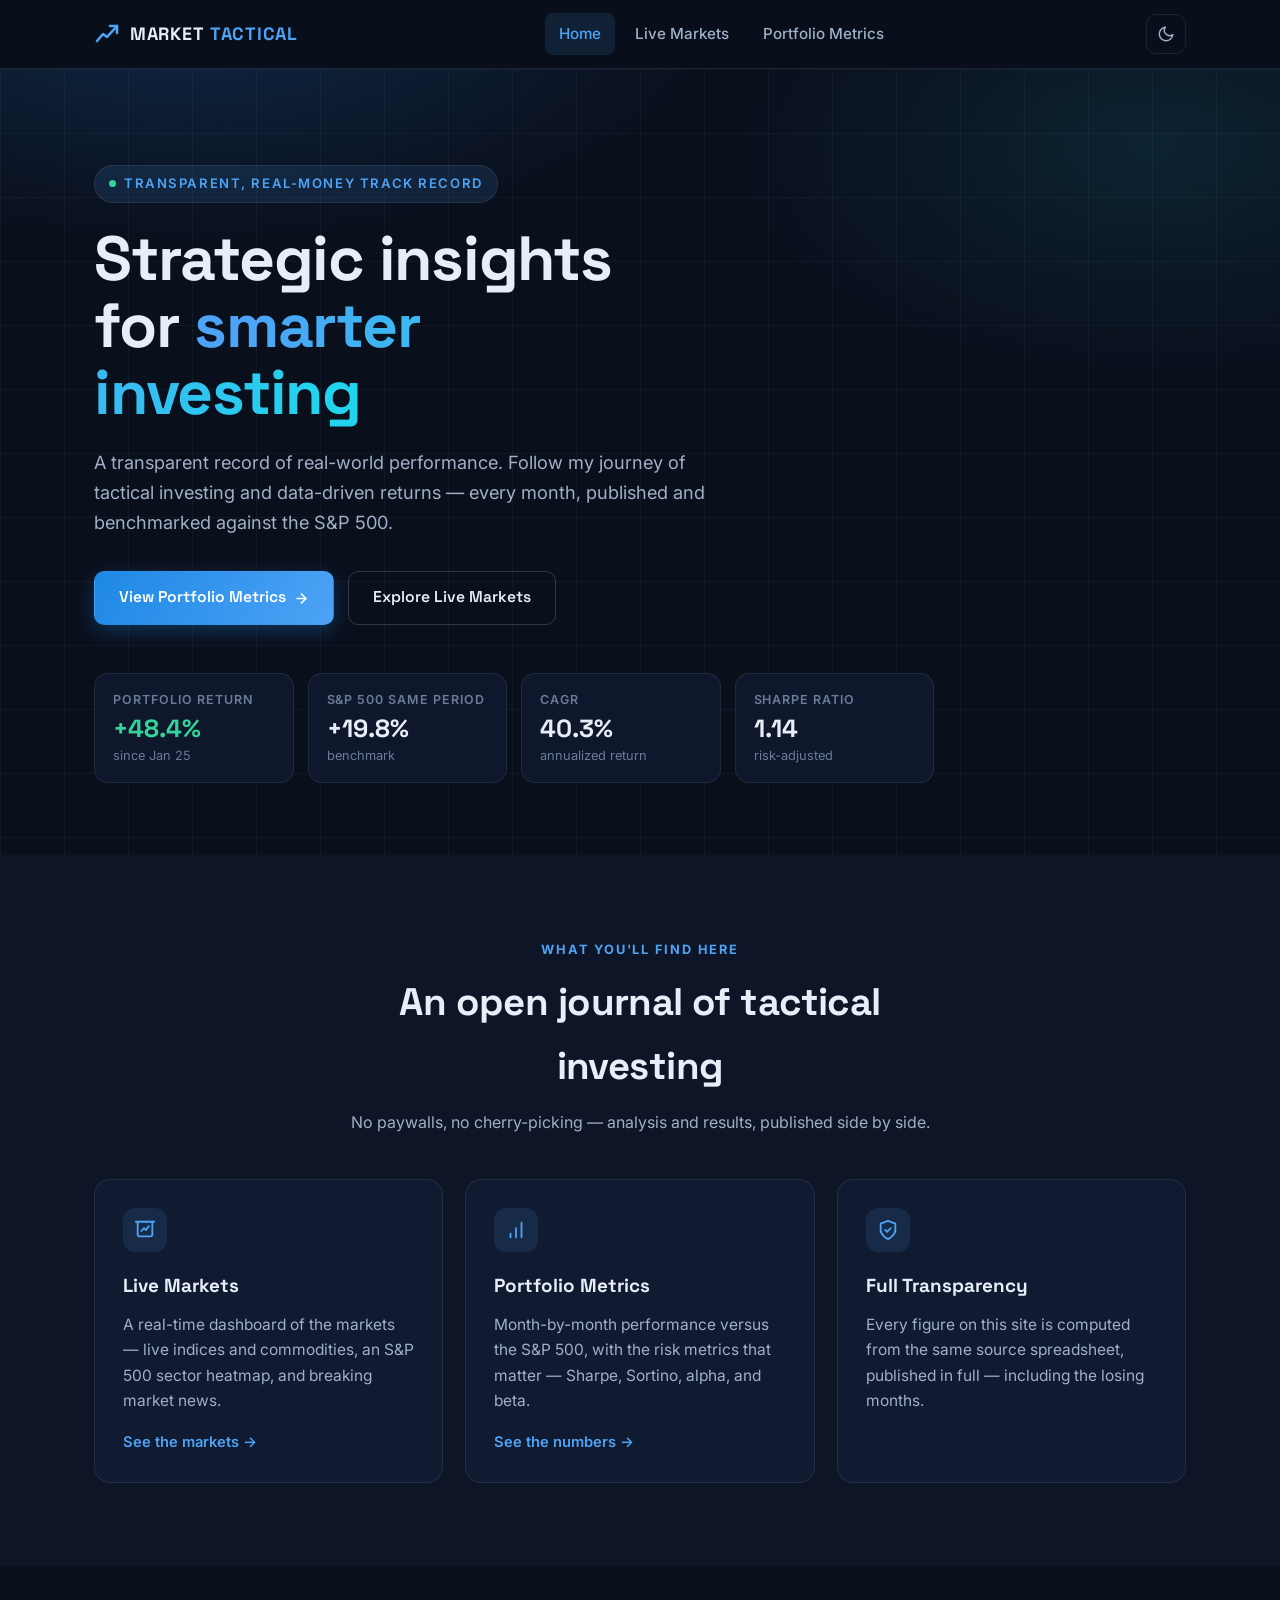
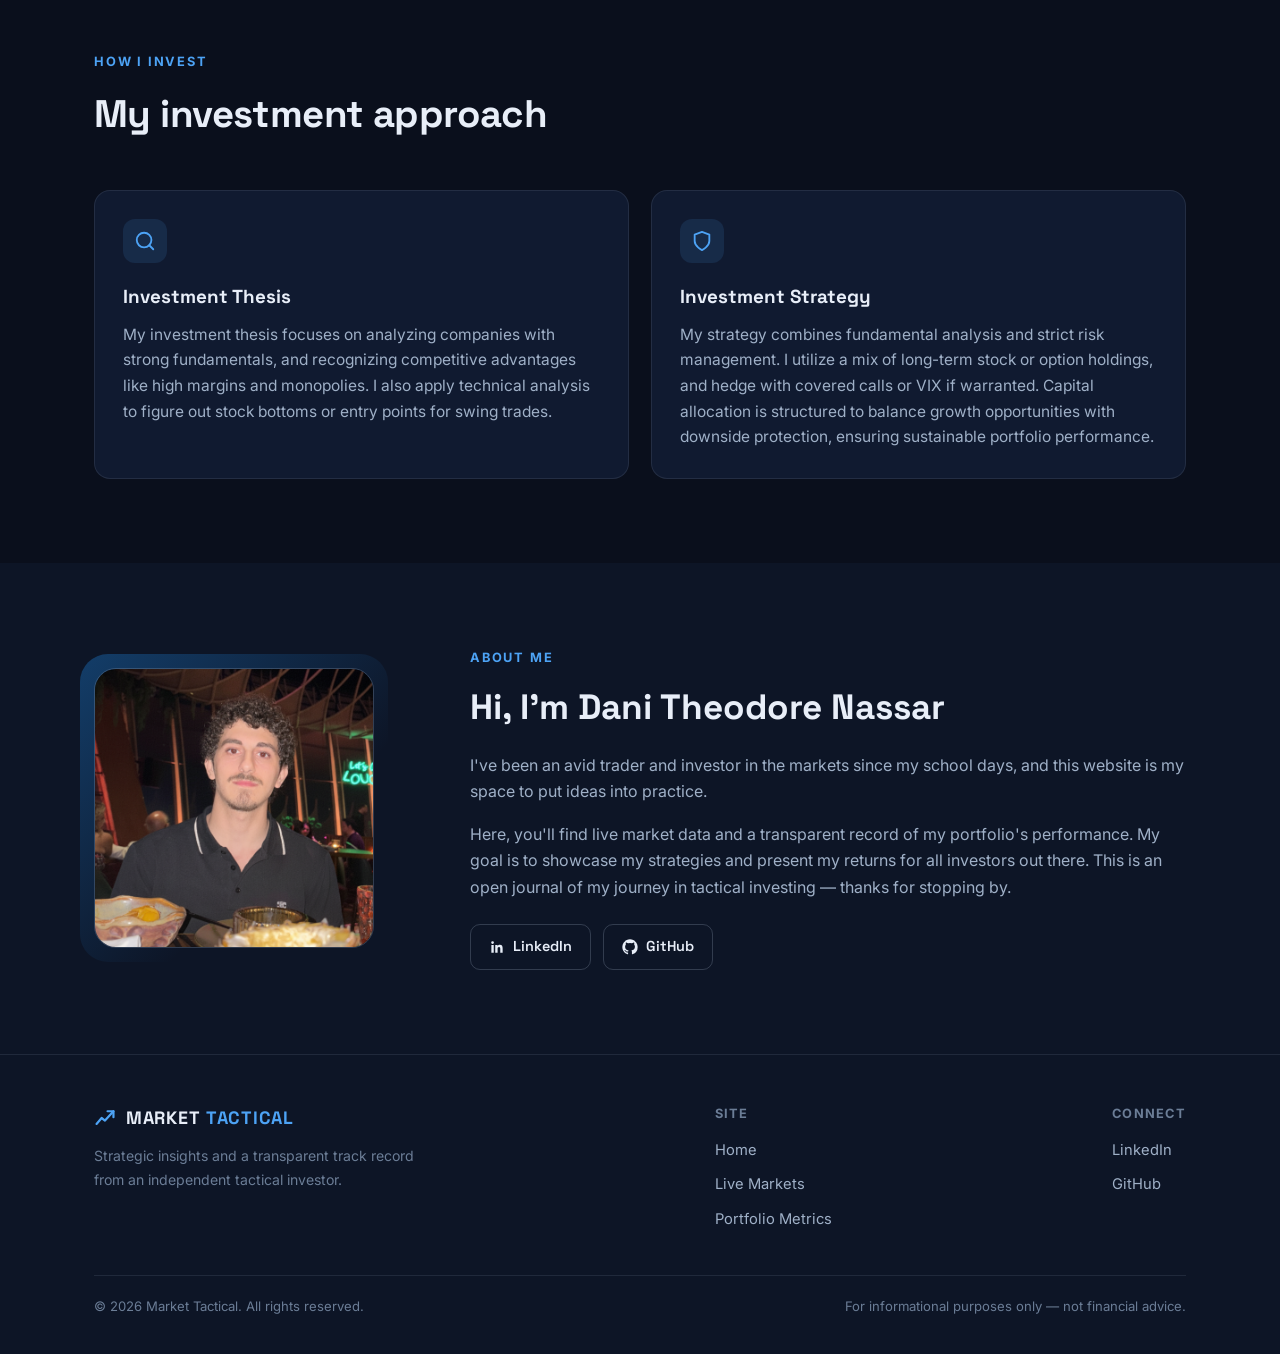
==== commit 80ad6acb: "Replace Market Outlook with self-updating Live Markets dashboard - market.html is now a real-time da" ====
--- a/index.html
+++ b/index.html
@@ -4,9 +4,9 @@
     <meta charset="UTF-8">
     <meta name="viewport" content="width=device-width, initial-scale=1.0">
     <title>Market Tactical — Strategic Insights for Smarter Investing</title>
-    <meta name="description" content="Actionable market outlooks backed by a transparent, real-money track record. Follow Dani Theodore Nassar's journey of tactical investing and data-driven returns.">
+    <meta name="description" content="A transparent, real-money track record with live market data. Follow Dani Theodore Nassar's journey of tactical investing and data-driven returns.">
     <meta property="og:title" content="Market Tactical">
-    <meta property="og:description" content="Actionable market outlooks backed by a transparent, real-money track record.">
+    <meta property="og:description" content="A transparent, real-money track record with live market data.">
     <meta property="og:type" content="website">
     <meta property="og:url" content="https://markettactical.com/">
     <link rel="icon" type="image/png" href="Favicon123.png">
@@ -35,7 +35,7 @@
             </a>
             <ul class="nav-links">
                 <li><a href="index.html" aria-current="page">Home</a></li>
-                <li><a href="market.html">Market Outlook</a></li>
+                <li><a href="market.html">Live Markets</a></li>
                 <li><a href="portfolio.html">Portfolio Metrics</a></li>
             </ul>
             <div class="nav-actions">
@@ -56,12 +56,12 @@
             <div class="container">
                 <span class="hero-kicker"><span class="dot"></span>Transparent, real-money track record</span>
                 <h1>Strategic insights for <span class="grad">smarter investing</span></h1>
-                <p class="hero-sub">Actionable market outlooks backed by real-world performance. Follow my journey of tactical investing and data-driven returns — every month, published and benchmarked against the S&amp;P&nbsp;500.</p>
+                <p class="hero-sub">A transparent record of real-world performance. Follow my journey of tactical investing and data-driven returns — every month, published and benchmarked against the S&amp;P&nbsp;500.</p>
                 <div class="hero-buttons">
                     <a href="portfolio.html" class="btn btn-primary">View Portfolio Metrics
                         <svg width="15" height="15" viewBox="0 0 24 24" fill="none" stroke="currentColor" stroke-width="2.4" stroke-linecap="round" stroke-linejoin="round" aria-hidden="true"><line x1="5" y1="12" x2="19" y2="12"/><polyline points="12 5 19 12 12 19"/></svg>
                     </a>
-                    <a href="market.html" class="btn btn-ghost">Read Market Outlook</a>
+                    <a href="market.html" class="btn btn-ghost">Explore Live Markets</a>
                 </div>
                 <div id="heroStats" class="hero-stats">
                     <div class="stat-chip">
@@ -100,9 +100,9 @@
                         <div class="card-icon">
                             <svg width="22" height="22" viewBox="0 0 24 24" fill="none" stroke="currentColor" stroke-width="2" stroke-linecap="round" stroke-linejoin="round" aria-hidden="true"><path d="M2 3h20"/><path d="M4 3v14a2 2 0 0 0 2 2h12a2 2 0 0 0 2-2V3"/><path d="m8 13 3-3 2 2 3-4"/></svg>
                         </div>
-                        <h3>Market Outlooks</h3>
-                        <p>Regular commentary on where the market is heading — macro trends, sector calls, and the reasoning behind each view.</p>
-                        <span class="card-link">Read the latest →</span>
+                        <h3>Live Markets</h3>
+                        <p>A real-time dashboard of the markets — live indices and commodities, an S&amp;P 500 sector heatmap, and breaking market news.</p>
+                        <span class="card-link">See the markets →</span>
                     </a>
                     <a href="portfolio.html" class="card reveal">
                         <div class="card-icon">
@@ -123,7 +123,32 @@
             </div>
         </section>
 
-        <section id="about" class="block">
+        <section class="block">
+            <div class="container">
+                <div class="section-head reveal">
+                    <div class="section-kicker">How I invest</div>
+                    <h2>My investment approach</h2>
+                </div>
+                <div class="card-grid">
+                    <div class="card reveal">
+                        <div class="card-icon">
+                            <svg width="22" height="22" viewBox="0 0 24 24" fill="none" stroke="currentColor" stroke-width="2" stroke-linecap="round" stroke-linejoin="round" aria-hidden="true"><circle cx="11" cy="11" r="8"/><line x1="21" y1="21" x2="16.65" y2="16.65"/></svg>
+                        </div>
+                        <h3>Investment Thesis</h3>
+                        <p>My investment thesis focuses on analyzing companies with strong fundamentals, and recognizing competitive advantages like high margins and monopolies. I also apply technical analysis to figure out stock bottoms or entry points for swing trades.</p>
+                    </div>
+                    <div class="card reveal">
+                        <div class="card-icon">
+                            <svg width="22" height="22" viewBox="0 0 24 24" fill="none" stroke="currentColor" stroke-width="2" stroke-linecap="round" stroke-linejoin="round" aria-hidden="true"><path d="M12 22s8-4 8-10V5l-8-3-8 3v7c0 6 8 10 8 10z"/></svg>
+                        </div>
+                        <h3>Investment Strategy</h3>
+                        <p>My strategy combines fundamental analysis and strict risk management. I utilize a mix of long-term stock or option holdings, and hedge with covered calls or VIX if warranted. Capital allocation is structured to balance growth opportunities with downside protection, ensuring sustainable portfolio performance.</p>
+                    </div>
+                </div>
+            </div>
+        </section>
+
+        <section id="about" class="block alt">
             <div class="container">
                 <div class="about-grid">
                     <div class="about-photo reveal">
@@ -133,7 +158,7 @@
                         <div class="section-kicker">About me</div>
                         <h2>Hi, I'm Dani Theodore Nassar</h2>
                         <p>I've been an avid trader and investor in the markets since my school days, and this website is my space to put ideas into practice.</p>
-                        <p>Here, you'll find my market outlooks and a transparent record of my portfolio's performance. My goal is to showcase my analysis and strategies, and present my returns for all investors out there. This is an open journal of my journey in tactical investing — thanks for stopping by.</p>
+                        <p>Here, you'll find live market data and a transparent record of my portfolio's performance. My goal is to showcase my strategies and present my returns for all investors out there. This is an open journal of my journey in tactical investing — thanks for stopping by.</p>
                         <div class="about-links">
                             <a class="btn btn-ghost" href="https://www.linkedin.com/in/dani-theodore-nassar-83b0a086/" target="_blank" rel="noopener">
                                 <svg width="16" height="16" viewBox="0 0 24 24" fill="currentColor" aria-hidden="true"><path d="M20.45 20.45h-3.55v-5.57c0-1.33-.03-3.04-1.85-3.04-1.85 0-2.14 1.45-2.14 2.94v5.67H9.36V9h3.41v1.56h.05c.47-.9 1.63-1.85 3.36-1.85 3.6 0 4.27 2.37 4.27 5.45v6.29zM5.34 7.43a2.06 2.06 0 1 1 0-4.12 2.06 2.06 0 0 1 0 4.12zM7.12 20.45H3.55V9h3.57v11.45z"/></svg>
@@ -167,7 +192,7 @@
                     <h4>Site</h4>
                     <ul>
                         <li><a href="index.html">Home</a></li>
-                        <li><a href="market.html">Market Outlook</a></li>
+                        <li><a href="market.html">Live Markets</a></li>
                         <li><a href="portfolio.html">Portfolio Metrics</a></li>
                     </ul>
                 </div>
--- a/assets/css/style.css
+++ b/assets/css/style.css
@@ -740,6 +740,79 @@
 }
 
 /* --------------------------------------------------------------------------
+   Live markets dashboard
+   -------------------------------------------------------------------------- */
+.ticker-strip {
+  border-bottom: 1px solid var(--border);
+  background: var(--bg-2);
+  min-height: 46px;
+}
+
+.markets-grid {
+  display: grid;
+  grid-template-columns: 1fr 1fr;
+  gap: 22px;
+}
+
+@media (max-width: 900px) {
+  .markets-grid { grid-template-columns: 1fr; }
+}
+
+.widget-panel {
+  background: var(--card);
+  border: 1px solid var(--border);
+  border-radius: 16px;
+  overflow: hidden;
+  display: flex;
+  flex-direction: column;
+}
+
+.widget-panel .panel-head {
+  padding: 18px 22px 12px;
+  border-bottom: 1px solid var(--border);
+}
+
+.widget-panel .panel-head h3 {
+  font-family: var(--font-head);
+  font-size: 1.05rem;
+  margin: 0;
+}
+
+.widget-panel .panel-head p {
+  font-size: 0.83rem;
+  color: var(--text-3);
+  margin: 3px 0 0;
+}
+
+.widget-panel .panel-body {
+  flex: 1;
+  min-height: 0;
+  padding: 6px;
+}
+
+.widget-panel .panel-body,
+.widget-panel .tradingview-widget-container,
+.widget-panel .tradingview-widget-container__widget {
+  height: 100%;
+}
+
+.widget-panel.h-tall { height: 560px; }
+.widget-panel.h-wide { height: 620px; }
+
+@media (max-width: 640px) {
+  .widget-panel.h-tall { height: 480px; }
+  .widget-panel.h-wide { height: 460px; }
+}
+
+.markets-credit {
+  margin-top: 18px;
+  font-size: 0.8rem;
+  color: var(--text-3);
+}
+
+.markets-credit a { color: var(--text-2); }
+
+/* --------------------------------------------------------------------------
    Footer
    -------------------------------------------------------------------------- */
 footer.site-footer {
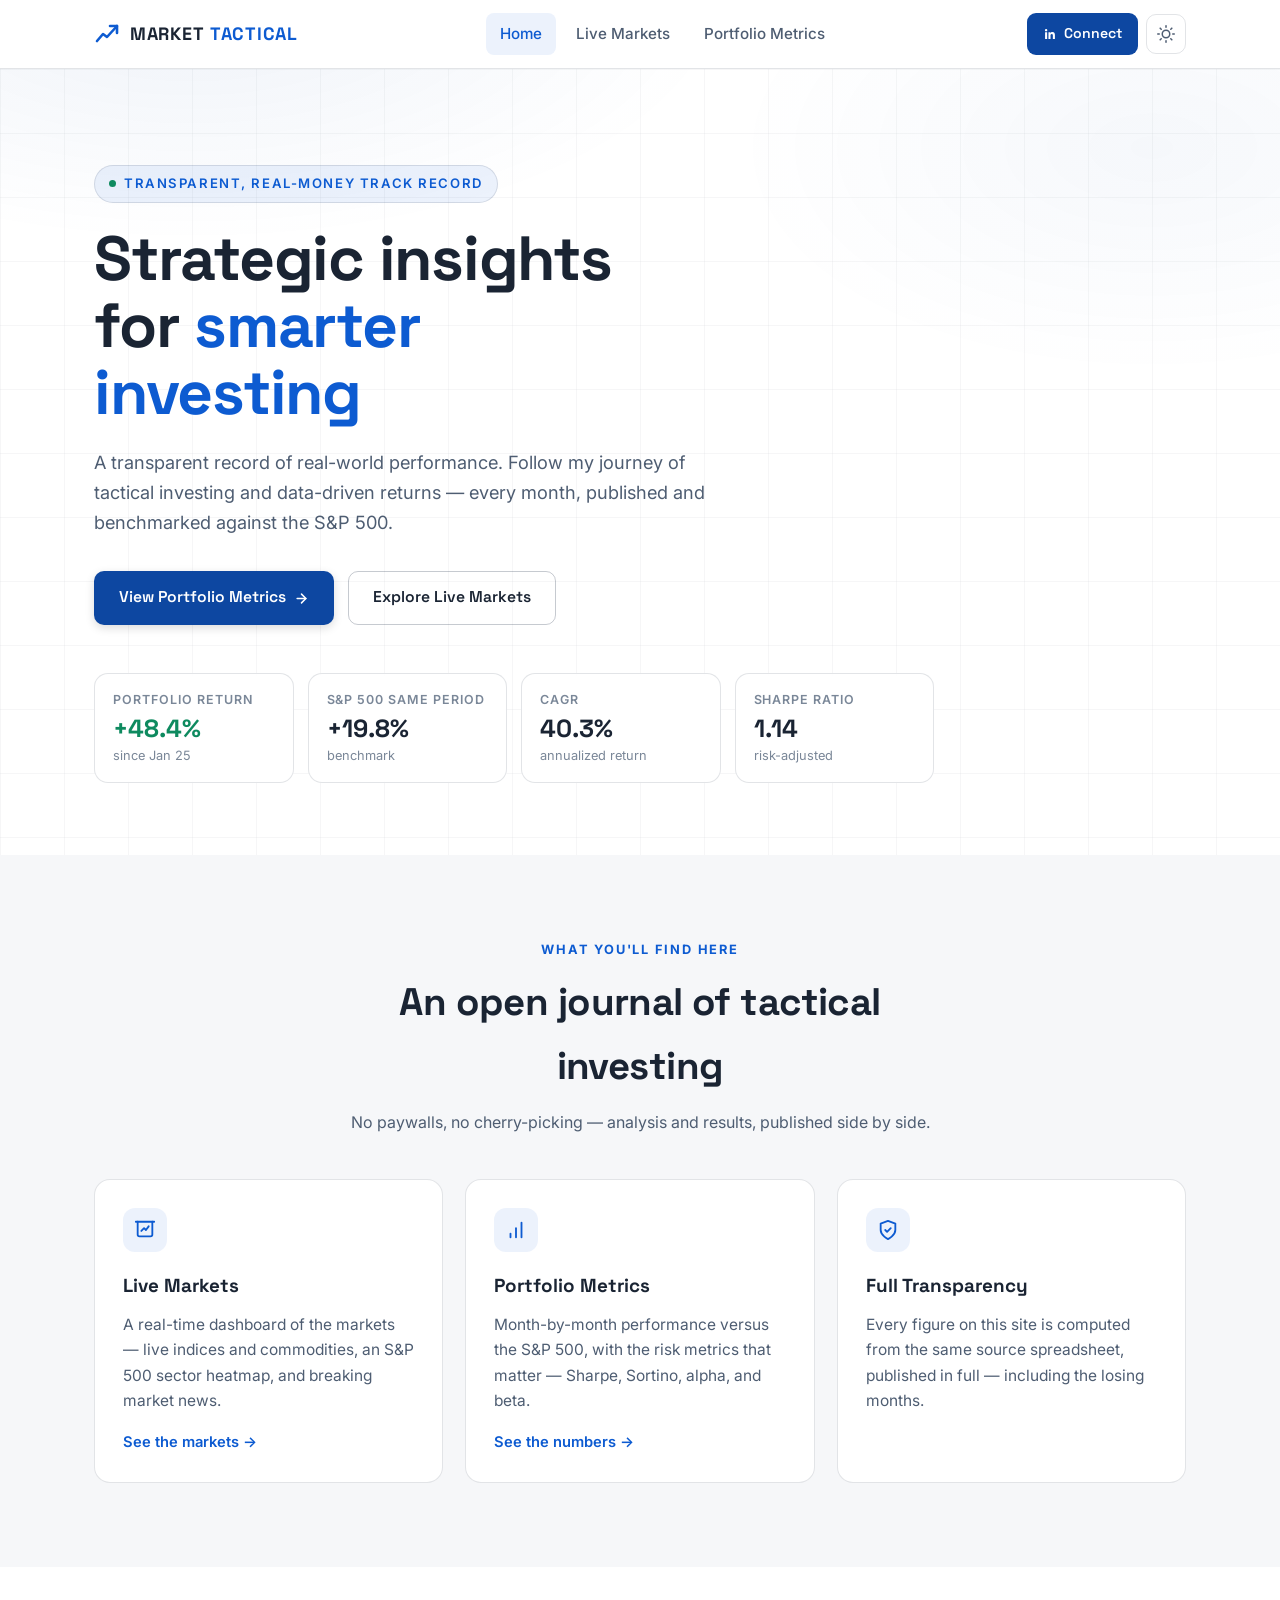
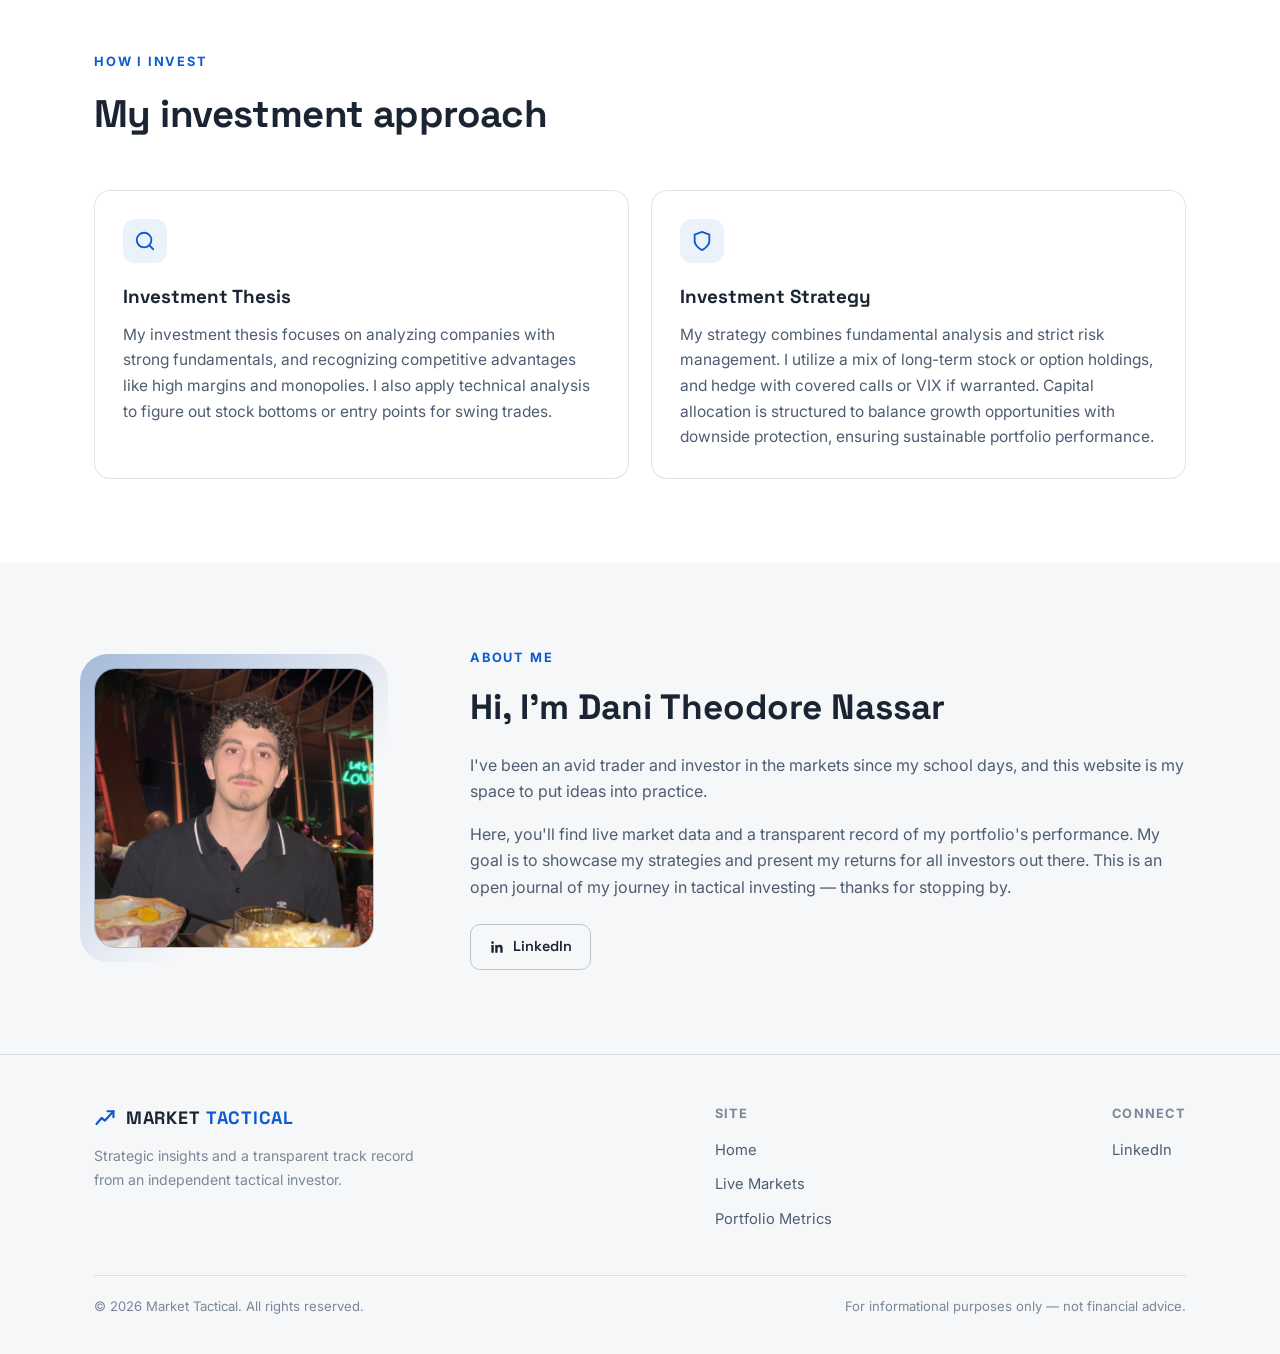
==== commit 983e2184: "Light default theme, Connect CTA, portfolio.json data source, widget fixes - Default theme is now wh" ====
--- a/index.html
+++ b/index.html
@@ -1,5 +1,5 @@
 <!DOCTYPE html>
-<html lang="en" data-theme="dark">
+<html lang="en" data-theme="light">
 <head>
     <meta charset="UTF-8">
     <meta name="viewport" content="width=device-width, initial-scale=1.0">
@@ -39,6 +39,10 @@
                 <li><a href="portfolio.html">Portfolio Metrics</a></li>
             </ul>
             <div class="nav-actions">
+                <a class="nav-cta" href="https://www.linkedin.com/in/dani-theodore-nassar-83b0a086/" target="_blank" rel="noopener">
+                    <svg width="14" height="14" viewBox="0 0 24 24" fill="currentColor" aria-hidden="true"><path d="M20.45 20.45h-3.55v-5.57c0-1.33-.03-3.04-1.85-3.04-1.85 0-2.14 1.45-2.14 2.94v5.67H9.36V9h3.41v1.56h.05c.47-.9 1.63-1.85 3.36-1.85 3.6 0 4.27 2.37 4.27 5.45v6.29zM5.34 7.43a2.06 2.06 0 1 1 0-4.12 2.06 2.06 0 0 1 0 4.12zM7.12 20.45H3.55V9h3.57v11.45z"/></svg>
+                    Connect
+                </a>
                 <button class="theme-toggle" type="button" aria-label="Toggle color theme">
                     <svg class="icon-moon" width="18" height="18" viewBox="0 0 24 24" fill="none" stroke="currentColor" stroke-width="2" stroke-linecap="round" stroke-linejoin="round" aria-hidden="true"><path d="M21 12.79A9 9 0 1 1 11.21 3 7 7 0 0 0 21 12.79z"/></svg>
                     <svg class="icon-sun" width="18" height="18" viewBox="0 0 24 24" fill="none" stroke="currentColor" stroke-width="2" stroke-linecap="round" stroke-linejoin="round" aria-hidden="true"><circle cx="12" cy="12" r="5"/><line x1="12" y1="1" x2="12" y2="3"/><line x1="12" y1="21" x2="12" y2="23"/><line x1="4.22" y1="4.22" x2="5.64" y2="5.64"/><line x1="18.36" y1="18.36" x2="19.78" y2="19.78"/><line x1="1" y1="12" x2="3" y2="12"/><line x1="21" y1="12" x2="23" y2="12"/><line x1="4.22" y1="19.78" x2="5.64" y2="18.36"/><line x1="18.36" y1="5.64" x2="19.78" y2="4.22"/></svg>
@@ -164,10 +168,6 @@
                                 <svg width="16" height="16" viewBox="0 0 24 24" fill="currentColor" aria-hidden="true"><path d="M20.45 20.45h-3.55v-5.57c0-1.33-.03-3.04-1.85-3.04-1.85 0-2.14 1.45-2.14 2.94v5.67H9.36V9h3.41v1.56h.05c.47-.9 1.63-1.85 3.36-1.85 3.6 0 4.27 2.37 4.27 5.45v6.29zM5.34 7.43a2.06 2.06 0 1 1 0-4.12 2.06 2.06 0 0 1 0 4.12zM7.12 20.45H3.55V9h3.57v11.45z"/></svg>
                                 LinkedIn
                             </a>
-                            <a class="btn btn-ghost" href="https://github.com/Deenze" target="_blank" rel="noopener">
-                                <svg width="16" height="16" viewBox="0 0 24 24" fill="currentColor" aria-hidden="true"><path d="M12 .5C5.65.5.5 5.65.5 12c0 5.08 3.29 9.39 7.86 10.91.58.11.79-.25.79-.55v-2.15c-3.2.7-3.87-1.36-3.87-1.36-.52-1.33-1.28-1.68-1.28-1.68-1.04-.71.08-.7.08-.7 1.15.08 1.76 1.19 1.76 1.19 1.03 1.75 2.69 1.25 3.34.95.1-.74.4-1.25.72-1.53-2.55-.29-5.23-1.28-5.23-5.68 0-1.26.45-2.28 1.19-3.09-.12-.29-.52-1.46.11-3.05 0 0 .97-.31 3.17 1.18a11.1 11.1 0 0 1 5.78 0c2.2-1.49 3.17-1.18 3.17-1.18.63 1.59.23 2.76.11 3.05.74.81 1.19 1.83 1.19 3.09 0 4.41-2.69 5.38-5.25 5.67.41.35.77 1.05.77 2.12v3.14c0 .3.21.67.8.55A11.51 11.51 0 0 0 23.5 12C23.5 5.65 18.35.5 12 .5z"/></svg>
-                                GitHub
-                            </a>
                         </div>
                     </div>
                 </div>
@@ -200,7 +200,6 @@
                     <h4>Connect</h4>
                     <ul>
                         <li><a href="https://www.linkedin.com/in/dani-theodore-nassar-83b0a086/" target="_blank" rel="noopener">LinkedIn</a></li>
-                        <li><a href="https://github.com/Deenze" target="_blank" rel="noopener">GitHub</a></li>
                     </ul>
                 </div>
             </div>
--- a/assets/css/style.css
+++ b/assets/css/style.css
@@ -7,54 +7,54 @@
   --font-body: 'Inter', system-ui, -apple-system, 'Segoe UI', sans-serif;
   --font-head: 'Space Grotesk', 'Inter', system-ui, sans-serif;
 
-  /* Dark theme (default) */
-  --bg: #0a0f1c;
-  --bg-2: #0d1526;
-  --card: #101a30;
-  --card-2: #14203a;
-  --border: rgba(148, 163, 184, 0.14);
-  --border-strong: rgba(148, 163, 184, 0.28);
-  --text: #e8eef8;
-  --text-2: #9fb0c7;
-  --text-3: #6b7d96;
-  --brand: #4da3f5;
-  --brand-deep: #1e88e5;
-  --brand-ghost: rgba(77, 163, 245, 0.12);
-  --up: #34d399;
-  --down: #f87171;
-  --grid-line: rgba(148, 163, 184, 0.10);
-  --hero-glow-1: rgba(30, 136, 229, 0.22);
-  --hero-glow-2: rgba(34, 211, 238, 0.10);
-  --shadow: 0 12px 32px rgba(2, 6, 16, 0.45);
-  --nav-bg: rgba(10, 15, 28, 0.82);
-
-  /* chart series (validated: blue + amber, CVD-safe in both modes) */
-  --series-portfolio: #3987e5;
-  --series-benchmark: #c98500;
-}
-
-html[data-theme='light'] {
-  --bg: #f6f8fb;
-  --bg-2: #eef2f8;
+  /* Light theme (default) — clean white, navy brand */
+  --bg: #ffffff;
+  --bg-2: #f6f7f9;
   --card: #ffffff;
-  --card-2: #f4f7fb;
-  --border: rgba(23, 43, 77, 0.12);
-  --border-strong: rgba(23, 43, 77, 0.24);
-  --text: #16233b;
-  --text-2: #4d5f7a;
-  --text-3: #7787a0;
+  --card-2: #f6f7f9;
+  --border: rgba(20, 35, 60, 0.12);
+  --border-strong: rgba(20, 35, 60, 0.24);
+  --text: #1a2433;
+  --text-2: #4e5d72;
+  --text-3: #7a8798;
   --brand: #0d5bd1;
   --brand-deep: #0d47a1;
-  --brand-ghost: rgba(13, 91, 209, 0.09);
-  --up: #0e9f6e;
-  --down: #dc2626;
-  --grid-line: rgba(23, 43, 77, 0.08);
-  --hero-glow-1: rgba(13, 91, 209, 0.10);
-  --hero-glow-2: rgba(14, 165, 233, 0.08);
-  --shadow: 0 12px 30px rgba(23, 43, 77, 0.10);
-  --nav-bg: rgba(246, 248, 251, 0.85);
-
+  --brand-ghost: rgba(13, 91, 209, 0.08);
+  --up: #0e8a5f;
+  --down: #d24444;
+  --grid-line: rgba(20, 35, 60, 0.08);
+  --hero-glow-1: rgba(13, 71, 161, 0.07);
+  --hero-glow-2: rgba(13, 71, 161, 0.04);
+  --shadow: 0 10px 26px rgba(23, 43, 77, 0.09);
+  --nav-bg: rgba(255, 255, 255, 0.88);
+
+  /* chart series (validated: blue + amber, CVD-safe in both modes) */
   --series-portfolio: #2a78d6;
+  --series-benchmark: #c98500;
+}
+
+html[data-theme='dark'] {
+  --bg: #101318;
+  --bg-2: #14181e;
+  --card: #181d24;
+  --card-2: #1e242c;
+  --border: rgba(255, 255, 255, 0.09);
+  --border-strong: rgba(255, 255, 255, 0.18);
+  --text: #e9edf2;
+  --text-2: #a3adba;
+  --text-3: #727d8b;
+  --brand: #5d9cd3;
+  --brand-deep: #2f6db3;
+  --brand-ghost: rgba(93, 156, 211, 0.10);
+  --up: #3fb573;
+  --down: #e06c6c;
+  --grid-line: rgba(255, 255, 255, 0.07);
+  --hero-glow-1: rgba(70, 110, 160, 0.13);
+  --hero-glow-2: rgba(70, 110, 160, 0.06);
+  --shadow: 0 12px 30px rgba(0, 0, 0, 0.38);
+  --nav-bg: rgba(16, 19, 24, 0.85);
+
+  --series-portfolio: #3987e5;
   --series-benchmark: #c98500;
 }
 
@@ -148,6 +148,28 @@
 }
 
 .nav-actions { display: flex; align-items: center; gap: 8px; }
+
+.nav-cta {
+  display: inline-flex;
+  align-items: center;
+  gap: 7px;
+  padding: 9px 16px;
+  border-radius: 9px;
+  background: var(--brand-deep);
+  color: #ffffff;
+  text-decoration: none;
+  font-family: var(--font-head);
+  font-weight: 600;
+  font-size: 0.88rem;
+  transition: background 0.2s ease, transform 0.2s ease;
+  white-space: nowrap;
+}
+
+.nav-cta:hover { background: var(--brand); transform: translateY(-1px); }
+
+@media (max-width: 480px) {
+  .nav-cta { display: none; }
+}
 
 .theme-toggle,
 .nav-burger {
@@ -214,7 +236,7 @@
   inset: 0;
   width: 100%;
   height: 100%;
-  opacity: 0.6;
+  opacity: 0.45;
   pointer-events: none;
 }
 
@@ -258,13 +280,7 @@
   max-width: 15ch;
 }
 
-.hero h1 .grad {
-  background: linear-gradient(100deg, var(--brand) 10%, #22d3ee 90%);
-  -webkit-background-clip: text;
-  background-clip: text;
-  -webkit-text-fill-color: transparent;
-  color: transparent;
-}
+.hero h1 .grad { color: var(--brand); }
 
 .hero-sub {
   font-size: 1.14rem;
@@ -291,12 +307,12 @@
 }
 
 .btn-primary {
-  background: linear-gradient(120deg, var(--brand-deep), var(--brand));
+  background: var(--brand-deep);
   color: #ffffff;
-  box-shadow: 0 6px 20px rgba(30, 136, 229, 0.30);
-}
-
-.btn-primary:hover { transform: translateY(-2px); box-shadow: 0 10px 26px rgba(30, 136, 229, 0.42); }
+  box-shadow: 0 3px 10px rgba(0, 0, 0, 0.14);
+}
+
+.btn-primary:hover { transform: translateY(-2px); background: var(--brand); box-shadow: 0 6px 16px rgba(0, 0, 0, 0.18); }
 
 .btn-ghost {
   background: transparent;
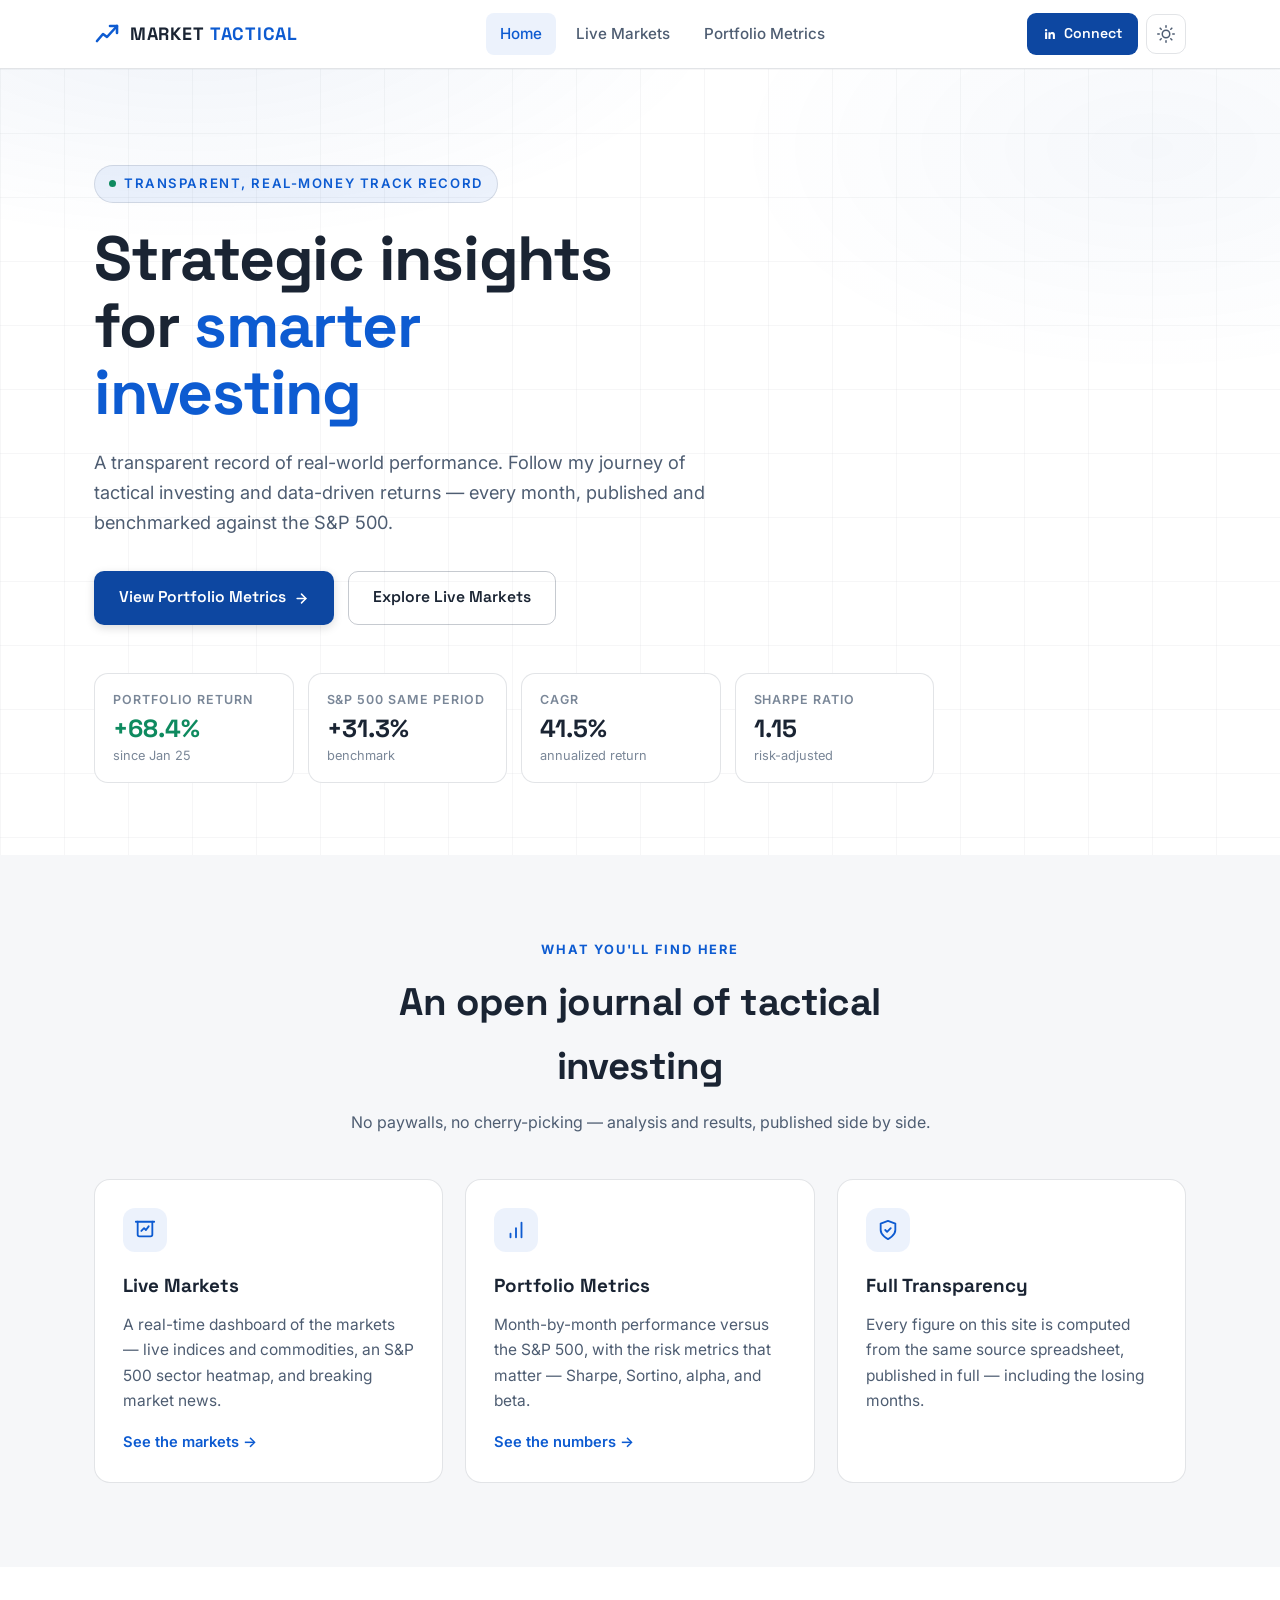
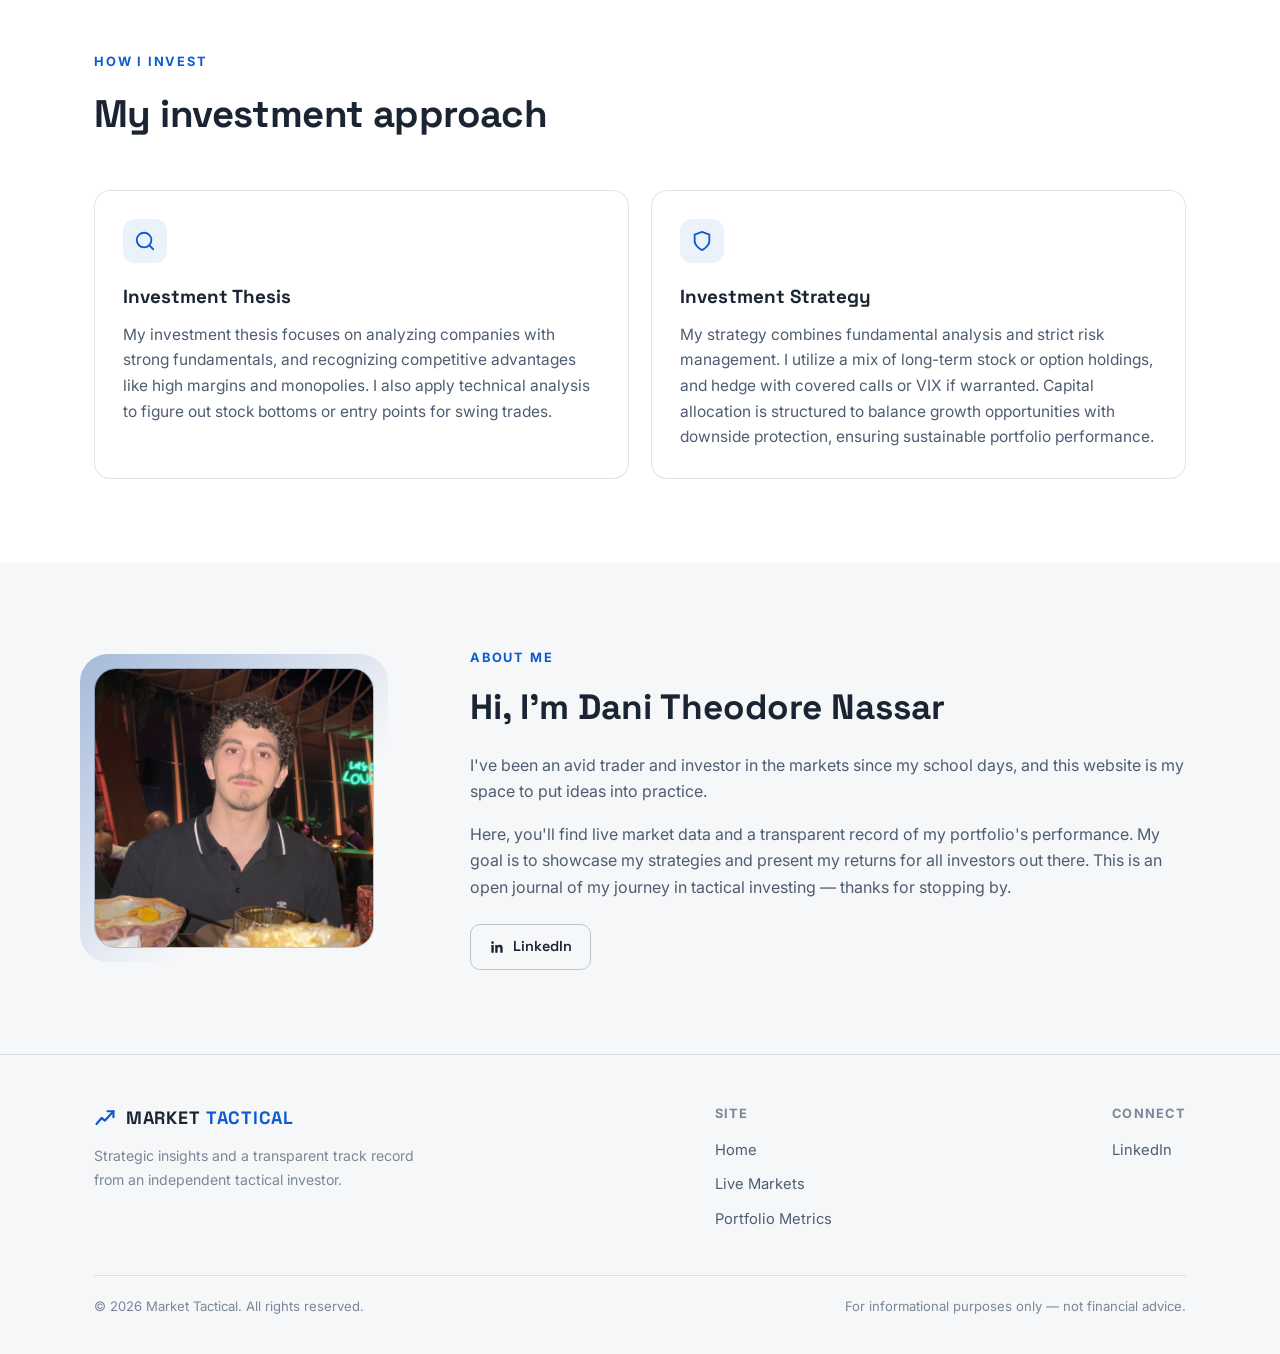
==== commit d5274d39: "Sync hardcoded fallback numbers with June 2026 sheet data - portfolio.json: add Mar-Jun 2026 months," ====
--- a/index.html
+++ b/index.html
@@ -70,22 +70,22 @@
                 <div id="heroStats" class="hero-stats">
                     <div class="stat-chip">
                         <div class="label">Portfolio return</div>
-                        <div class="value pos" id="statCumulative">+48.4%</div>
+                        <div class="value pos" id="statCumulative">+68.4%</div>
                         <div class="sub">since <span data-since>Jan 25</span></div>
                     </div>
                     <div class="stat-chip">
                         <div class="label">S&amp;P 500 same period</div>
-                        <div class="value" id="statSpy">+19.8%</div>
+                        <div class="value" id="statSpy">+31.3%</div>
                         <div class="sub">benchmark</div>
                     </div>
                     <div class="stat-chip">
                         <div class="label">CAGR</div>
-                        <div class="value" id="statCagr">40.3%</div>
+                        <div class="value" id="statCagr">41.5%</div>
                         <div class="sub">annualized return</div>
                     </div>
                     <div class="stat-chip">
                         <div class="label">Sharpe ratio</div>
-                        <div class="value" id="statSharpe">1.14</div>
+                        <div class="value" id="statSharpe">1.15</div>
                         <div class="sub">risk-adjusted</div>
                     </div>
                 </div>
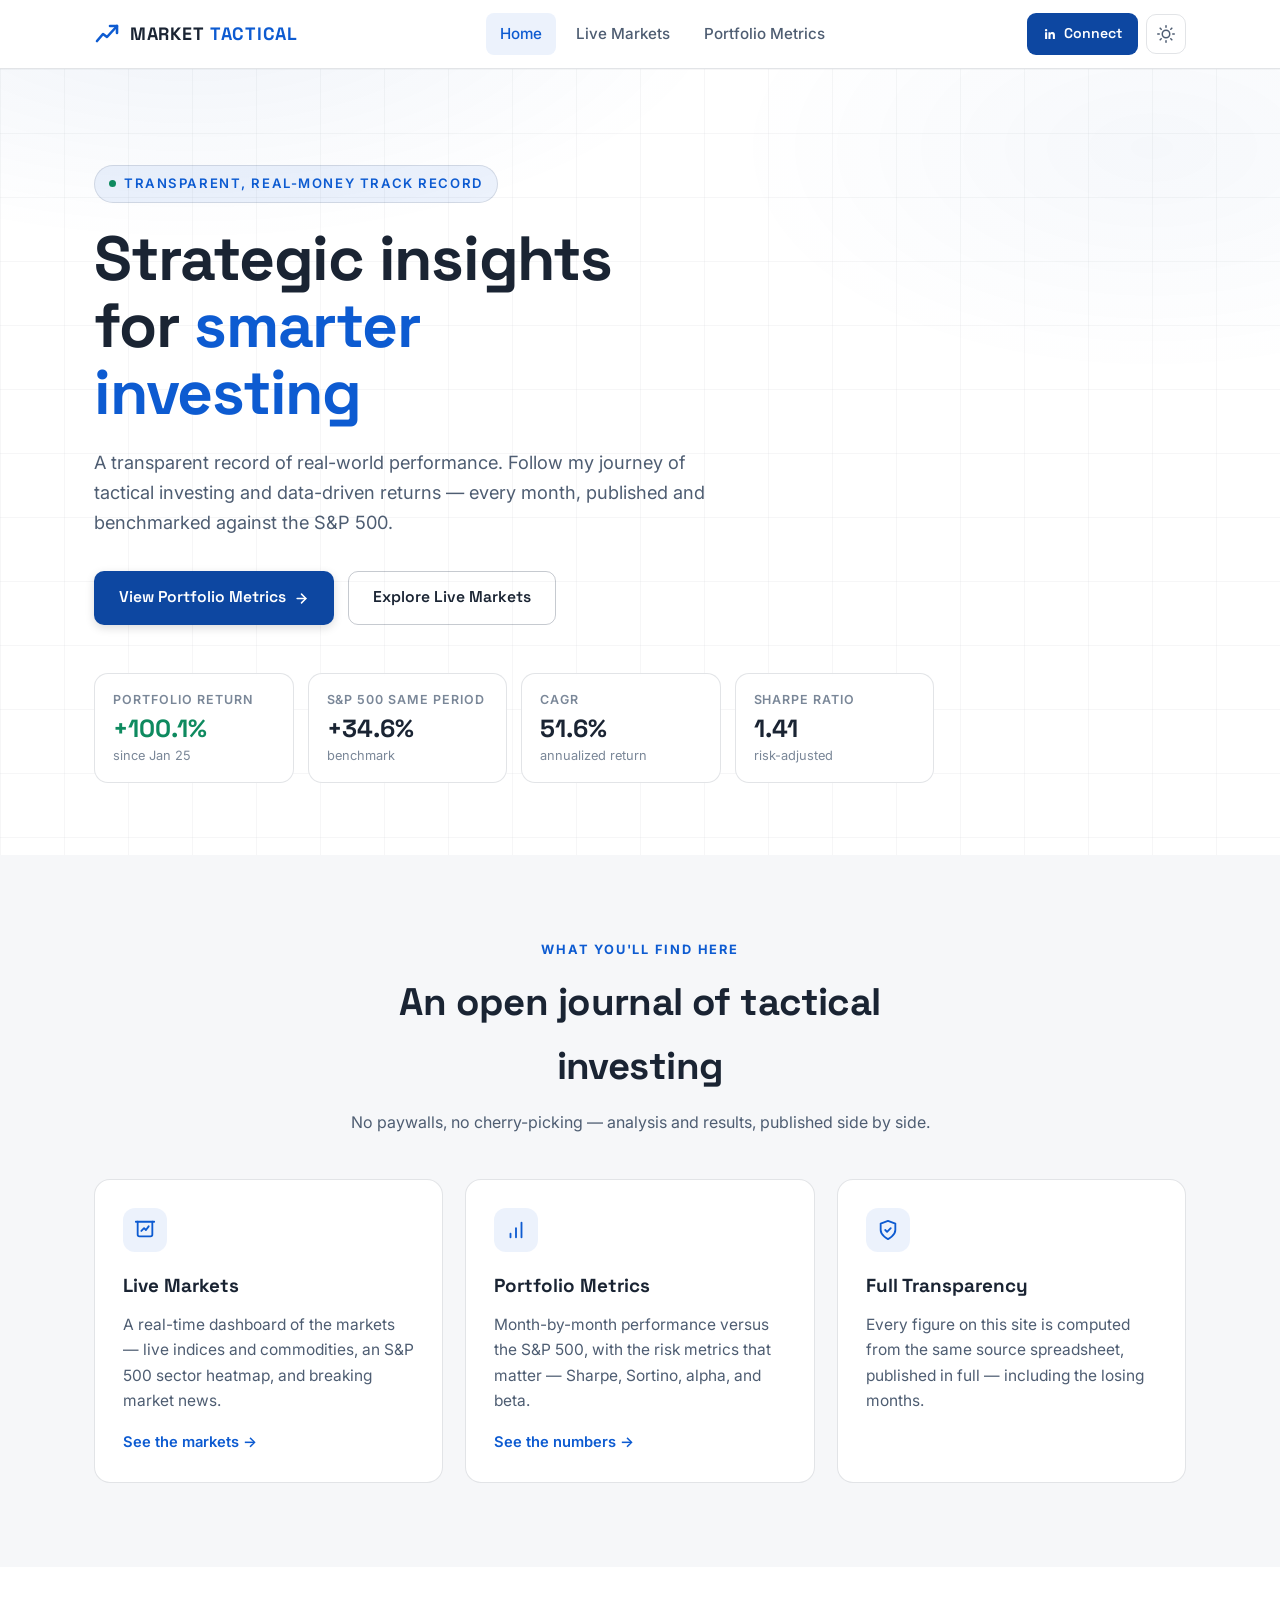
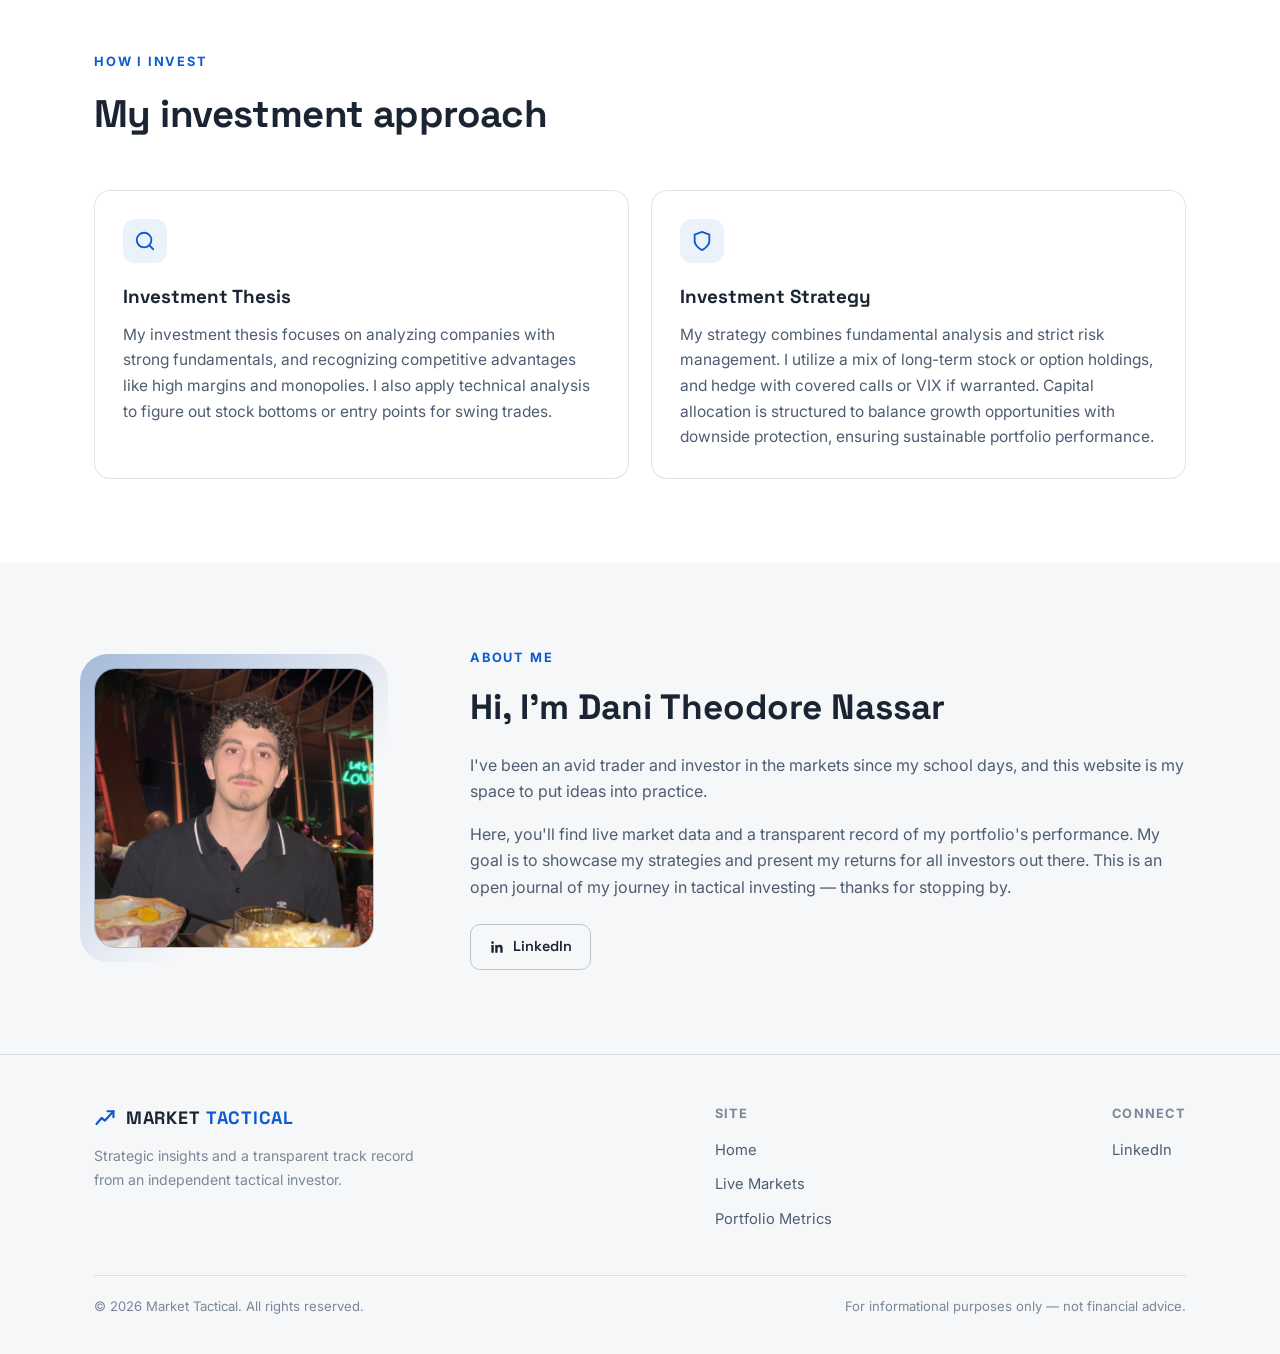
==== commit ad2b05e8: "Add July and August 2026 returns; site uses the most recent data record - portfolio.json: Jul 26 (+8" ====
--- a/index.html
+++ b/index.html
@@ -70,22 +70,22 @@
                 <div id="heroStats" class="hero-stats">
                     <div class="stat-chip">
                         <div class="label">Portfolio return</div>
-                        <div class="value pos" id="statCumulative">+68.4%</div>
+                        <div class="value pos" id="statCumulative">+100.1%</div>
                         <div class="sub">since <span data-since>Jan 25</span></div>
                     </div>
                     <div class="stat-chip">
                         <div class="label">S&amp;P 500 same period</div>
-                        <div class="value" id="statSpy">+31.3%</div>
+                        <div class="value" id="statSpy">+34.6%</div>
                         <div class="sub">benchmark</div>
                     </div>
                     <div class="stat-chip">
                         <div class="label">CAGR</div>
-                        <div class="value" id="statCagr">41.5%</div>
+                        <div class="value" id="statCagr">51.6%</div>
                         <div class="sub">annualized return</div>
                     </div>
                     <div class="stat-chip">
                         <div class="label">Sharpe ratio</div>
-                        <div class="value" id="statSharpe">1.15</div>
+                        <div class="value" id="statSharpe">1.41</div>
                         <div class="sub">risk-adjusted</div>
                     </div>
                 </div>
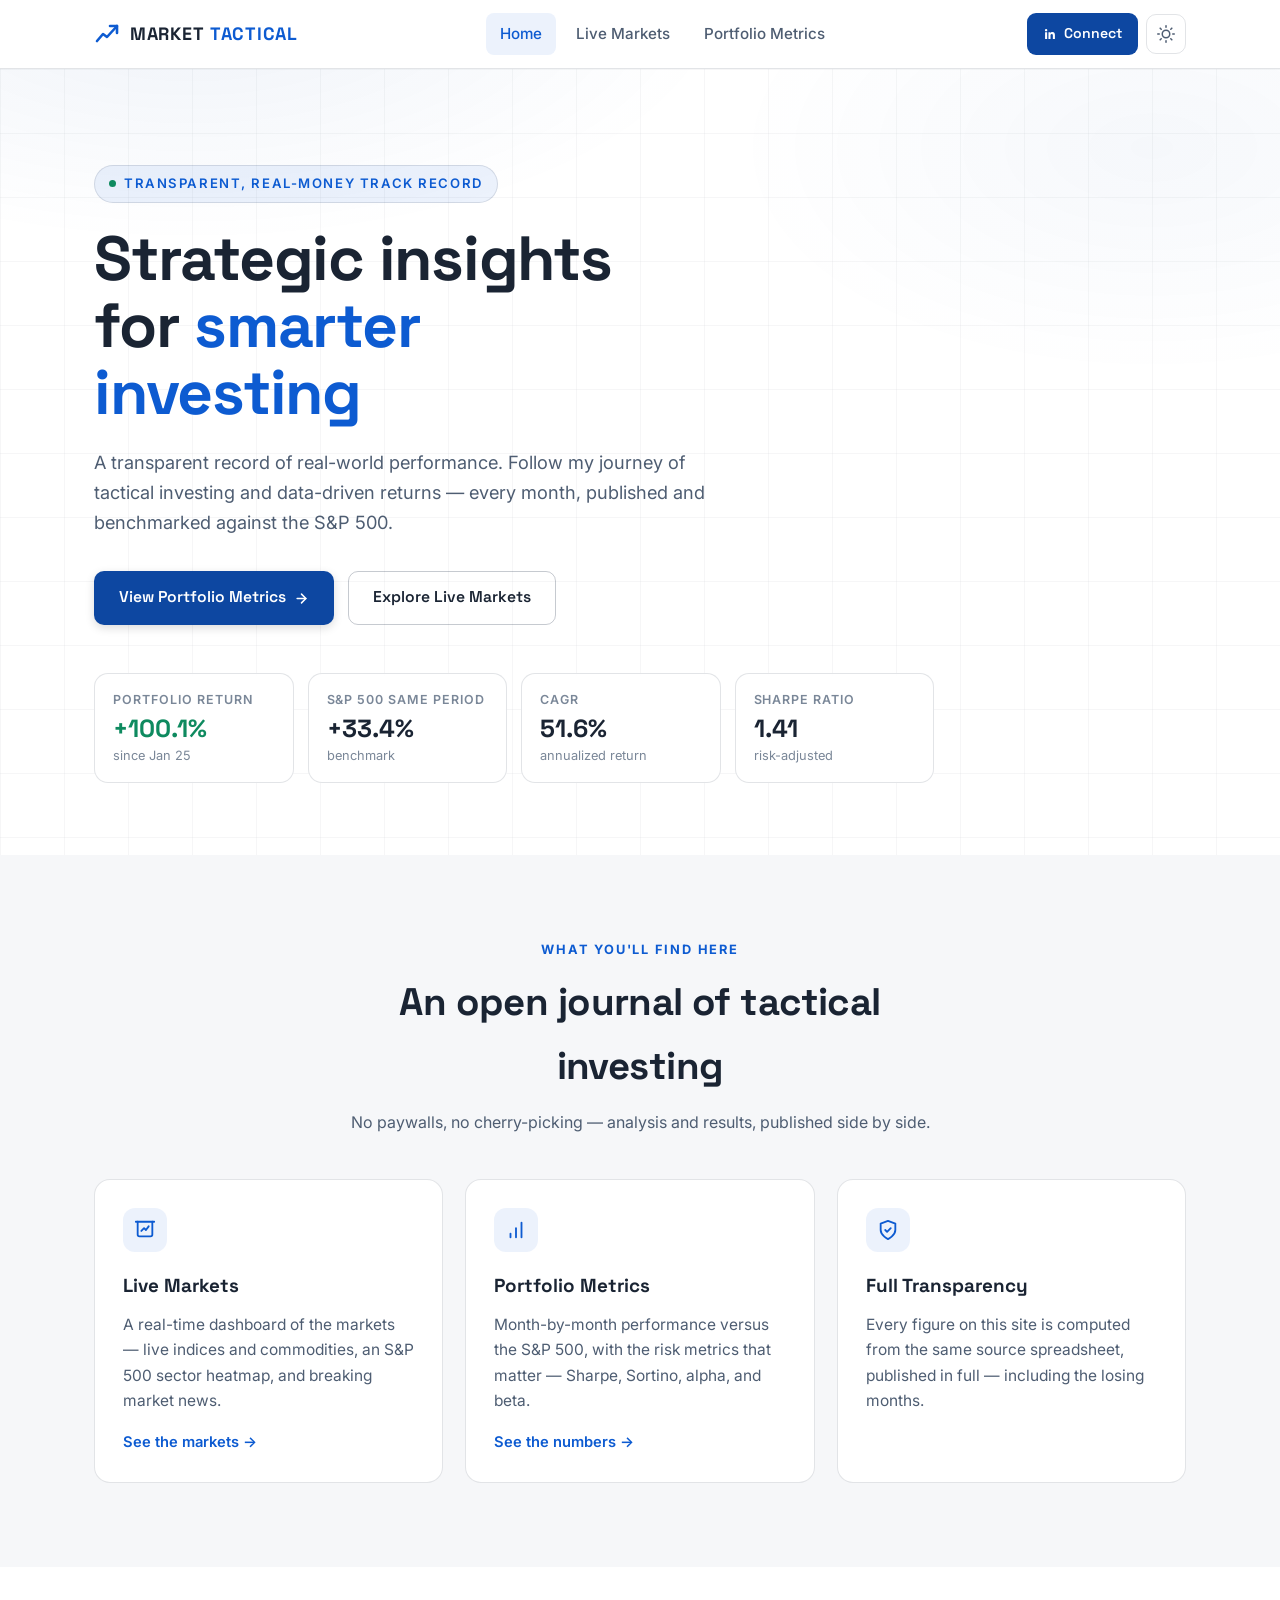
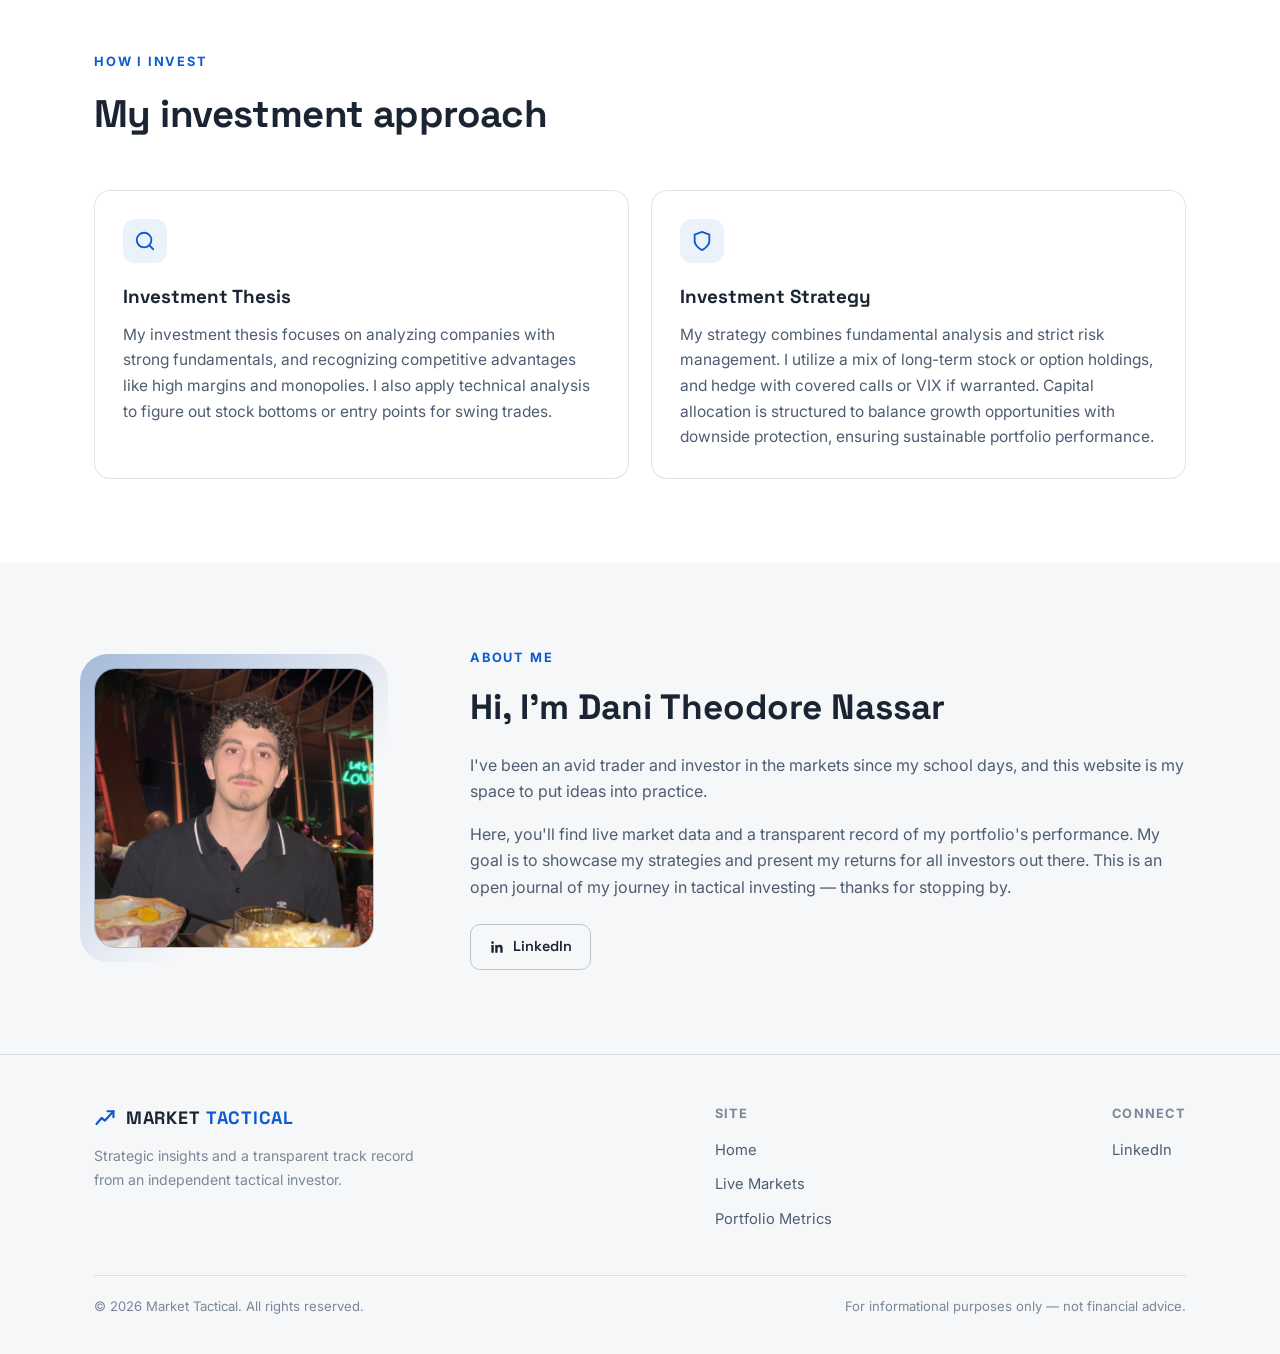
==== commit 4e77b1de: "Compute all metrics in-site from monthly data; add drawdown; document methodology - data.js now deri" ====
--- a/index.html
+++ b/index.html
@@ -70,22 +70,22 @@
                 <div id="heroStats" class="hero-stats">
                     <div class="stat-chip">
                         <div class="label">Portfolio return</div>
-                        <div class="value pos" id="statCumulative">+100.1%</div>
+                        <div class="value pos" id="statCumulative">&mdash;</div>
                         <div class="sub">since <span data-since>Jan 25</span></div>
                     </div>
                     <div class="stat-chip">
                         <div class="label">S&amp;P 500 same period</div>
-                        <div class="value" id="statSpy">+34.6%</div>
+                        <div class="value" id="statSpy">&mdash;</div>
                         <div class="sub">benchmark</div>
                     </div>
                     <div class="stat-chip">
                         <div class="label">CAGR</div>
-                        <div class="value" id="statCagr">51.6%</div>
+                        <div class="value" id="statCagr">&mdash;</div>
                         <div class="sub">annualized return</div>
                     </div>
                     <div class="stat-chip">
                         <div class="label">Sharpe ratio</div>
-                        <div class="value" id="statSharpe">1.41</div>
+                        <div class="value" id="statSharpe">&mdash;</div>
                         <div class="sub">risk-adjusted</div>
                     </div>
                 </div>
--- a/assets/css/style.css
+++ b/assets/css/style.css
@@ -738,6 +738,10 @@
 table.data-table td { color: var(--text-2); }
 
 table.data-table td.pos { color: var(--up); }
+
+.methodology ul { margin: 0; padding-left: 20px; color: var(--text-2); font-size: 0.92rem; }
+.methodology li { margin-bottom: 10px; }
+.methodology strong { color: var(--text); }
 table.data-table td.neg { color: var(--down); }
 
 .sheet-wrap iframe {
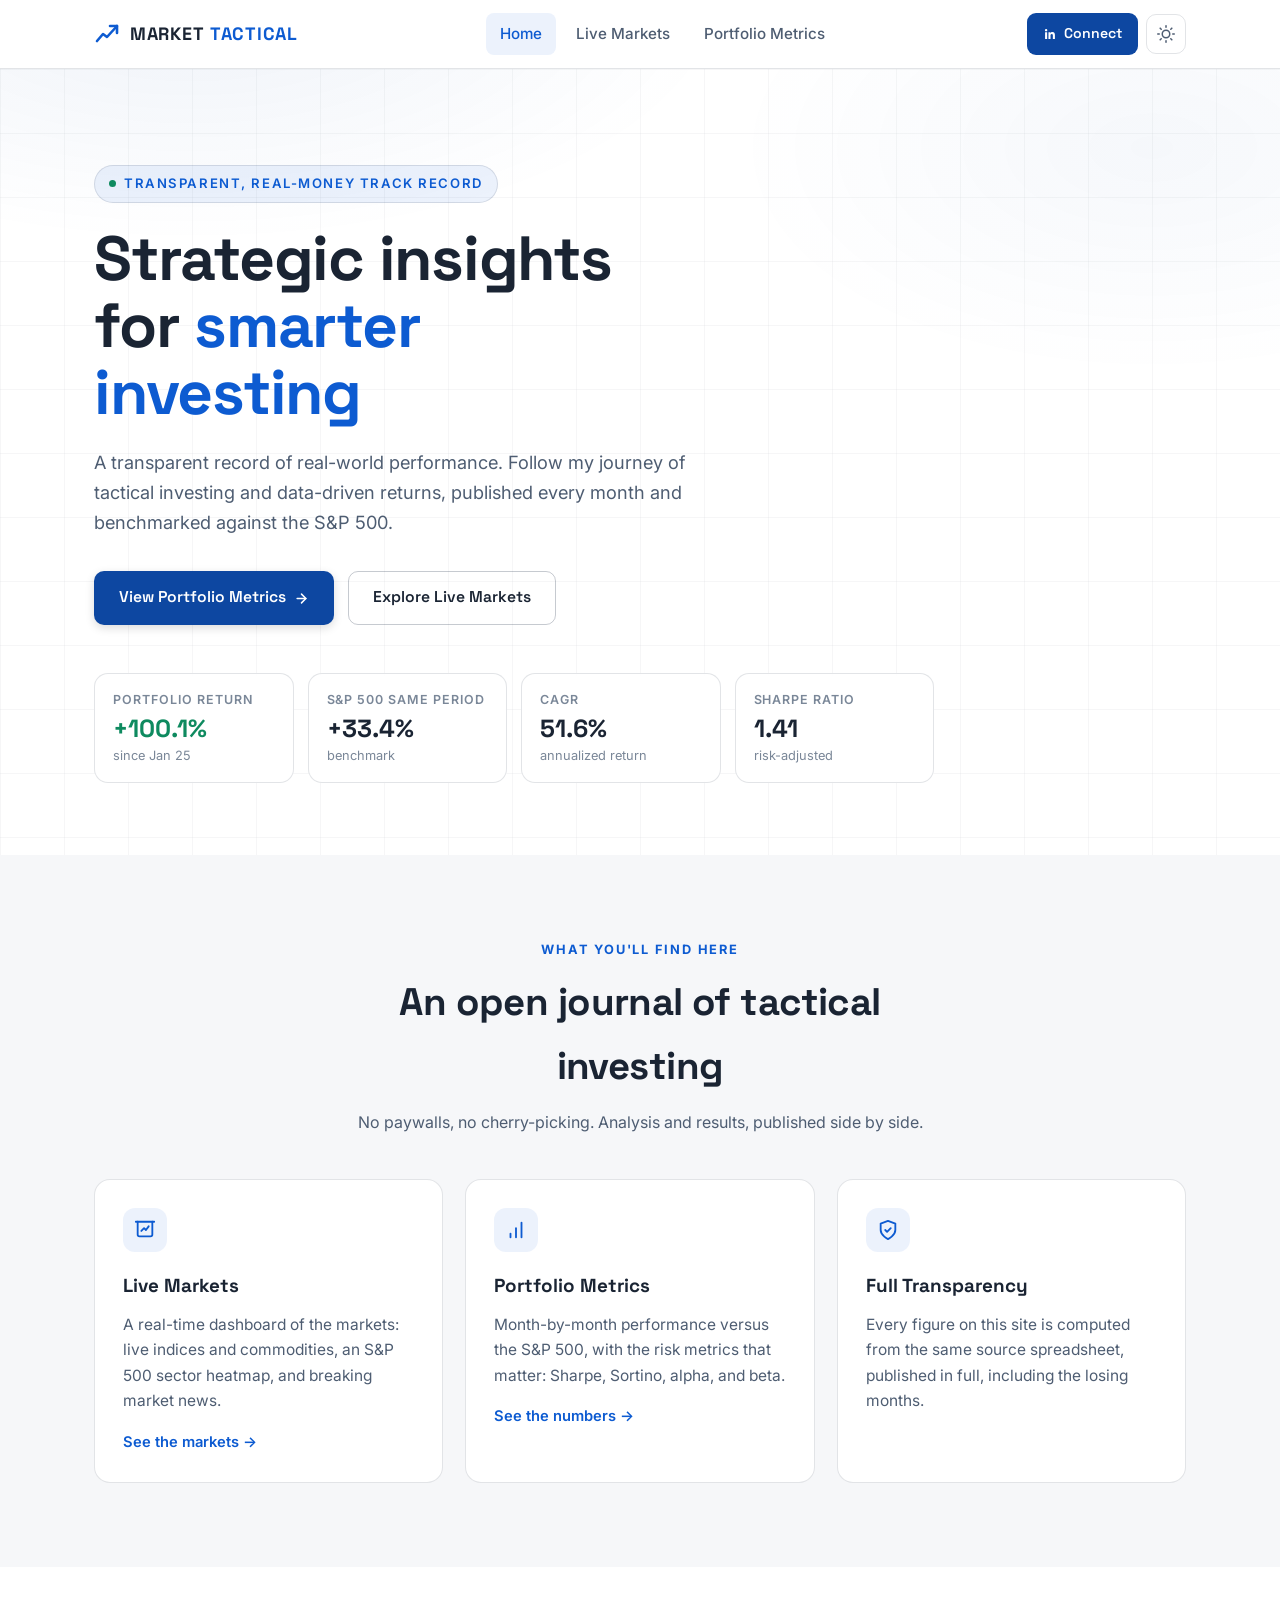
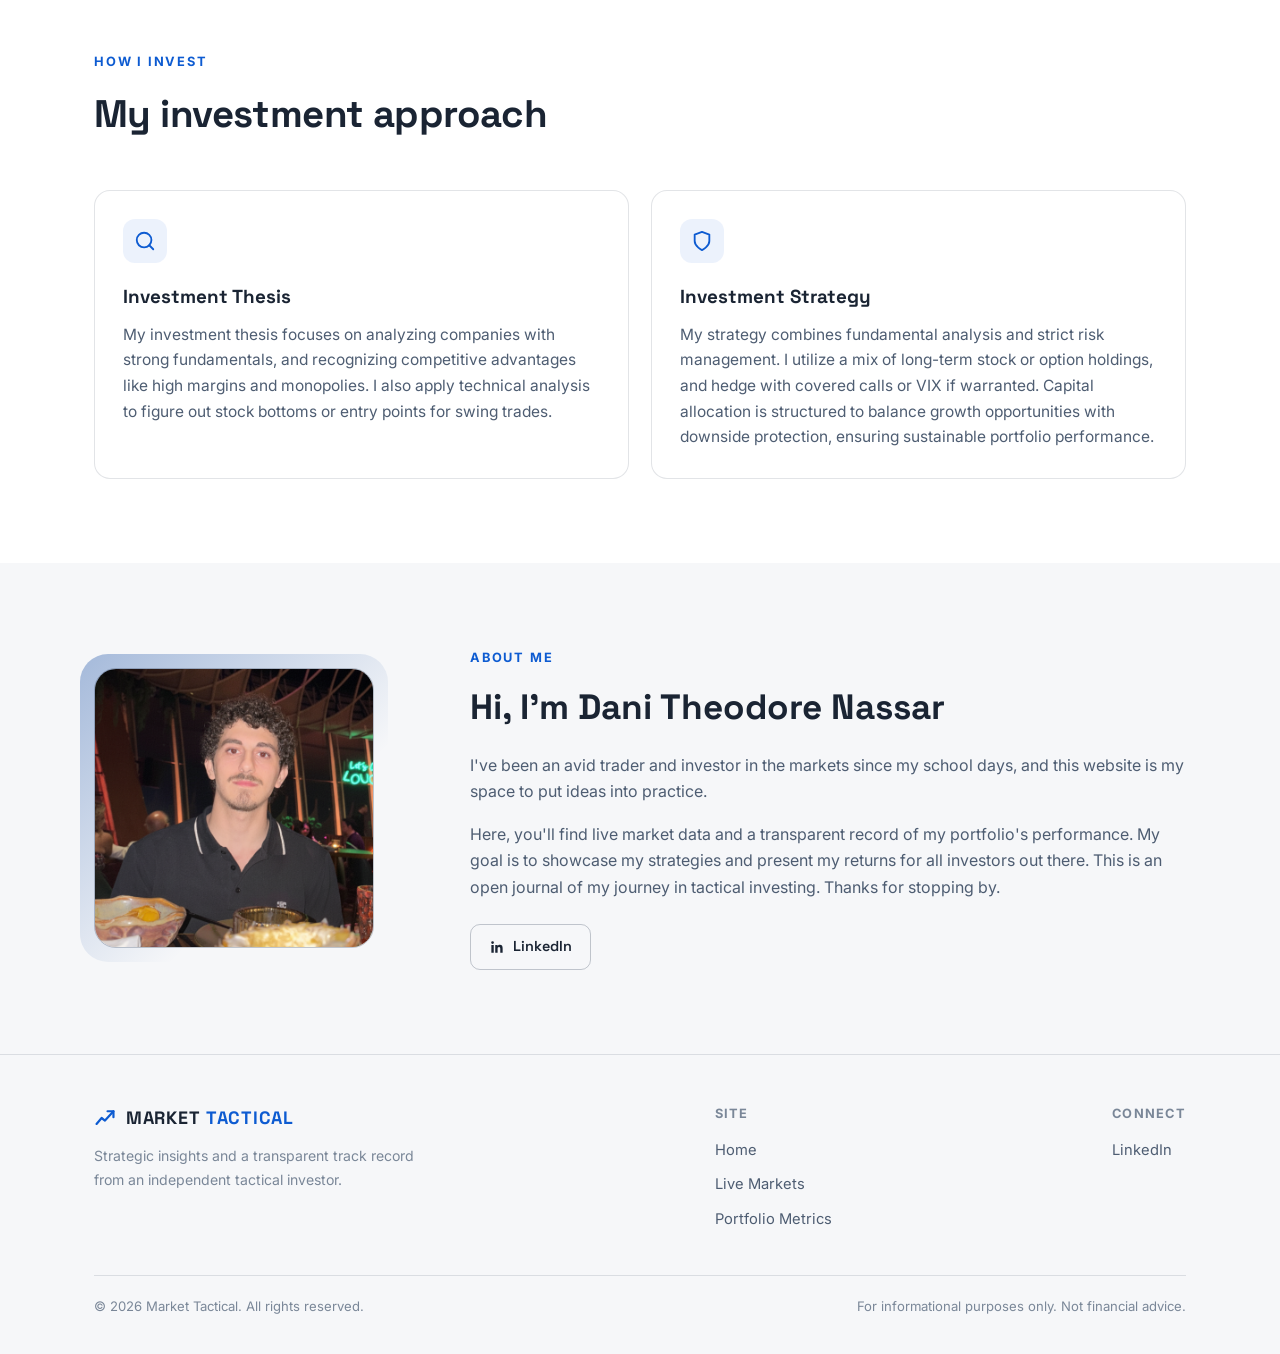
==== commit 99a55470: "Add Nasdaq 100 (QQQ) comparison; remove em dashes from all copy - Growth chart and monthly table now" ====
--- a/index.html
+++ b/index.html
@@ -3,7 +3,7 @@
 <head>
     <meta charset="UTF-8">
     <meta name="viewport" content="width=device-width, initial-scale=1.0">
-    <title>Market Tactical — Strategic Insights for Smarter Investing</title>
+    <title>Market Tactical | Strategic Insights for Smarter Investing</title>
     <meta name="description" content="A transparent, real-money track record with live market data. Follow Dani Theodore Nassar's journey of tactical investing and data-driven returns.">
     <meta property="og:title" content="Market Tactical">
     <meta property="og:description" content="A transparent, real-money track record with live market data.">
@@ -60,7 +60,7 @@
             <div class="container">
                 <span class="hero-kicker"><span class="dot"></span>Transparent, real-money track record</span>
                 <h1>Strategic insights for <span class="grad">smarter investing</span></h1>
-                <p class="hero-sub">A transparent record of real-world performance. Follow my journey of tactical investing and data-driven returns — every month, published and benchmarked against the S&amp;P&nbsp;500.</p>
+                <p class="hero-sub">A transparent record of real-world performance. Follow my journey of tactical investing and data-driven returns, published every month and benchmarked against the S&amp;P&nbsp;500.</p>
                 <div class="hero-buttons">
                     <a href="portfolio.html" class="btn btn-primary">View Portfolio Metrics
                         <svg width="15" height="15" viewBox="0 0 24 24" fill="none" stroke="currentColor" stroke-width="2.4" stroke-linecap="round" stroke-linejoin="round" aria-hidden="true"><line x1="5" y1="12" x2="19" y2="12"/><polyline points="12 5 19 12 12 19"/></svg>
@@ -70,22 +70,22 @@
                 <div id="heroStats" class="hero-stats">
                     <div class="stat-chip">
                         <div class="label">Portfolio return</div>
-                        <div class="value pos" id="statCumulative">&mdash;</div>
+                        <div class="value pos" id="statCumulative">…</div>
                         <div class="sub">since <span data-since>Jan 25</span></div>
                     </div>
                     <div class="stat-chip">
                         <div class="label">S&amp;P 500 same period</div>
-                        <div class="value" id="statSpy">&mdash;</div>
+                        <div class="value" id="statSpy">…</div>
                         <div class="sub">benchmark</div>
                     </div>
                     <div class="stat-chip">
                         <div class="label">CAGR</div>
-                        <div class="value" id="statCagr">&mdash;</div>
+                        <div class="value" id="statCagr">…</div>
                         <div class="sub">annualized return</div>
                     </div>
                     <div class="stat-chip">
                         <div class="label">Sharpe ratio</div>
-                        <div class="value" id="statSharpe">&mdash;</div>
+                        <div class="value" id="statSharpe">…</div>
                         <div class="sub">risk-adjusted</div>
                     </div>
                 </div>
@@ -97,7 +97,7 @@
                 <div class="section-head center reveal">
                     <div class="section-kicker">What you'll find here</div>
                     <h2>An open journal of tactical investing</h2>
-                    <p>No paywalls, no cherry-picking — analysis and results, published side by side.</p>
+                    <p>No paywalls, no cherry-picking. Analysis and results, published side by side.</p>
                 </div>
                 <div class="card-grid">
                     <a href="market.html" class="card reveal">
@@ -105,7 +105,7 @@
                             <svg width="22" height="22" viewBox="0 0 24 24" fill="none" stroke="currentColor" stroke-width="2" stroke-linecap="round" stroke-linejoin="round" aria-hidden="true"><path d="M2 3h20"/><path d="M4 3v14a2 2 0 0 0 2 2h12a2 2 0 0 0 2-2V3"/><path d="m8 13 3-3 2 2 3-4"/></svg>
                         </div>
                         <h3>Live Markets</h3>
-                        <p>A real-time dashboard of the markets — live indices and commodities, an S&amp;P 500 sector heatmap, and breaking market news.</p>
+                        <p>A real-time dashboard of the markets: live indices and commodities, an S&amp;P 500 sector heatmap, and breaking market news.</p>
                         <span class="card-link">See the markets →</span>
                     </a>
                     <a href="portfolio.html" class="card reveal">
@@ -113,7 +113,7 @@
                             <svg width="22" height="22" viewBox="0 0 24 24" fill="none" stroke="currentColor" stroke-width="2" stroke-linecap="round" stroke-linejoin="round" aria-hidden="true"><line x1="12" y1="20" x2="12" y2="10"/><line x1="18" y1="20" x2="18" y2="4"/><line x1="6" y1="20" x2="6" y2="16"/></svg>
                         </div>
                         <h3>Portfolio Metrics</h3>
-                        <p>Month-by-month performance versus the S&amp;P 500, with the risk metrics that matter — Sharpe, Sortino, alpha, and beta.</p>
+                        <p>Month-by-month performance versus the S&amp;P 500, with the risk metrics that matter: Sharpe, Sortino, alpha, and beta.</p>
                         <span class="card-link">See the numbers →</span>
                     </a>
                     <div class="card reveal">
@@ -121,7 +121,7 @@
                             <svg width="22" height="22" viewBox="0 0 24 24" fill="none" stroke="currentColor" stroke-width="2" stroke-linecap="round" stroke-linejoin="round" aria-hidden="true"><path d="M12 22s8-4 8-10V5l-8-3-8 3v7c0 6 8 10 8 10z"/><path d="m9 12 2 2 4-4"/></svg>
                         </div>
                         <h3>Full Transparency</h3>
-                        <p>Every figure on this site is computed from the same source spreadsheet, published in full — including the losing months.</p>
+                        <p>Every figure on this site is computed from the same source spreadsheet, published in full, including the losing months.</p>
                     </div>
                 </div>
             </div>
@@ -162,7 +162,7 @@
                         <div class="section-kicker">About me</div>
                         <h2>Hi, I'm Dani Theodore Nassar</h2>
                         <p>I've been an avid trader and investor in the markets since my school days, and this website is my space to put ideas into practice.</p>
-                        <p>Here, you'll find live market data and a transparent record of my portfolio's performance. My goal is to showcase my strategies and present my returns for all investors out there. This is an open journal of my journey in tactical investing — thanks for stopping by.</p>
+                        <p>Here, you'll find live market data and a transparent record of my portfolio's performance. My goal is to showcase my strategies and present my returns for all investors out there. This is an open journal of my journey in tactical investing. Thanks for stopping by.</p>
                         <div class="about-links">
                             <a class="btn btn-ghost" href="https://www.linkedin.com/in/dani-theodore-nassar-83b0a086/" target="_blank" rel="noopener">
                                 <svg width="16" height="16" viewBox="0 0 24 24" fill="currentColor" aria-hidden="true"><path d="M20.45 20.45h-3.55v-5.57c0-1.33-.03-3.04-1.85-3.04-1.85 0-2.14 1.45-2.14 2.94v5.67H9.36V9h3.41v1.56h.05c.47-.9 1.63-1.85 3.36-1.85 3.6 0 4.27 2.37 4.27 5.45v6.29zM5.34 7.43a2.06 2.06 0 1 1 0-4.12 2.06 2.06 0 0 1 0 4.12zM7.12 20.45H3.55V9h3.57v11.45z"/></svg>
@@ -205,7 +205,7 @@
             </div>
             <div class="footer-bottom">
                 <span>&copy; <span data-year>2026</span> Market Tactical. All rights reserved.</span>
-                <span>For informational purposes only — not financial advice.</span>
+                <span>For informational purposes only. Not financial advice.</span>
             </div>
         </div>
     </footer>
--- a/assets/css/style.css
+++ b/assets/css/style.css
@@ -1,5 +1,5 @@
 /* ==========================================================================
-   Market Tactical — shared stylesheet
+   Market Tactical: shared stylesheet
    Dark-first design with a light theme, driven by CSS custom properties.
    ========================================================================== */
 
@@ -7,7 +7,7 @@
   --font-body: 'Inter', system-ui, -apple-system, 'Segoe UI', sans-serif;
   --font-head: 'Space Grotesk', 'Inter', system-ui, sans-serif;
 
-  /* Light theme (default) — clean white, navy brand */
+  /* Light theme (default): clean white, navy brand */
   --bg: #ffffff;
   --bg-2: #f6f7f9;
   --card: #ffffff;
@@ -28,9 +28,10 @@
   --shadow: 0 10px 26px rgba(23, 43, 77, 0.09);
   --nav-bg: rgba(255, 255, 255, 0.88);
 
-  /* chart series (validated: blue + amber, CVD-safe in both modes) */
+  /* chart series (validated palette slots: blue, amber, aqua; CVD-safe in both modes) */
   --series-portfolio: #2a78d6;
   --series-benchmark: #c98500;
+  --series-nasdaq: #1baf7a;
 }
 
 html[data-theme='dark'] {
@@ -56,6 +57,7 @@
 
   --series-portfolio: #3987e5;
   --series-benchmark: #c98500;
+  --series-nasdaq: #199e70;
 }
 
 * { box-sizing: border-box; }
@@ -658,6 +660,7 @@
 
 .legend-item .swatch.portfolio { background: var(--series-portfolio); }
 .legend-item .swatch.benchmark { background: var(--series-benchmark); }
+.legend-item .swatch.nasdaq { background: var(--series-nasdaq); }
 
 .legend-item .name { font-size: 0.86rem; color: var(--text-2); font-weight: 500; }
 
